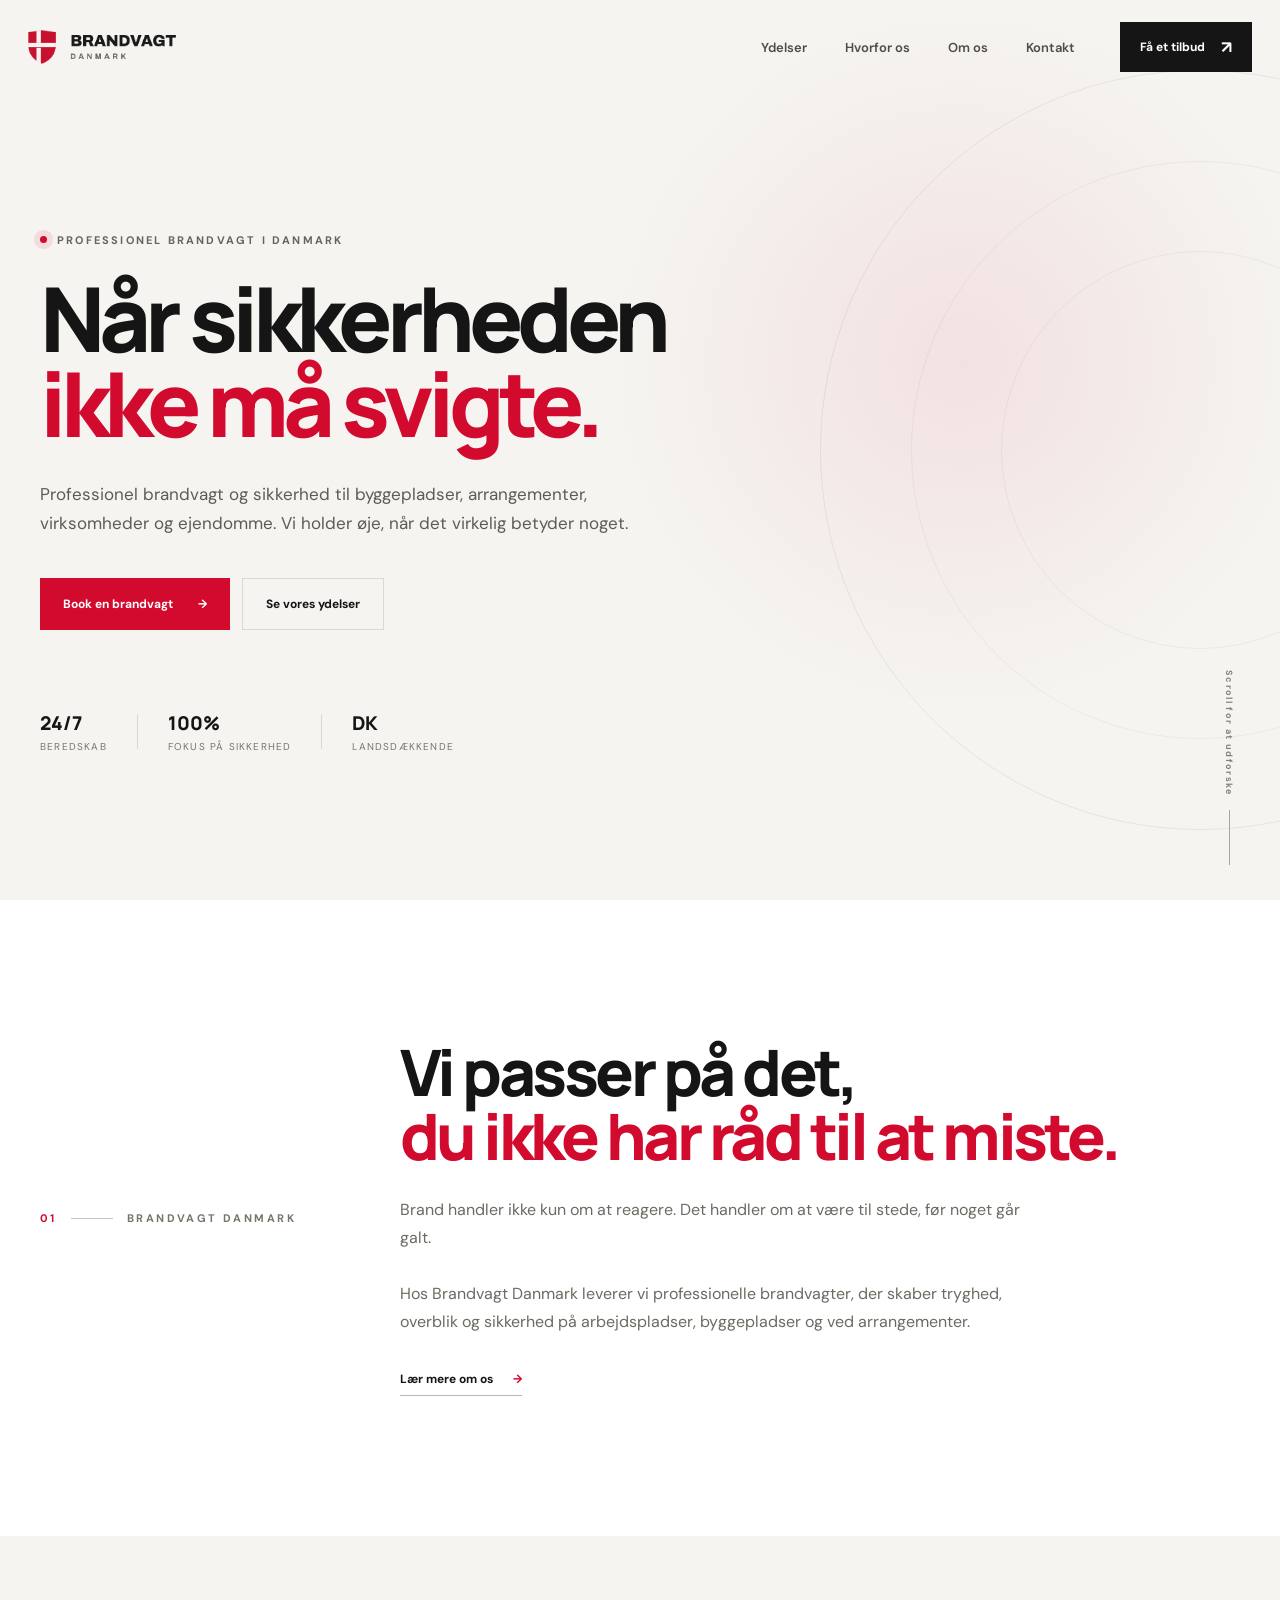
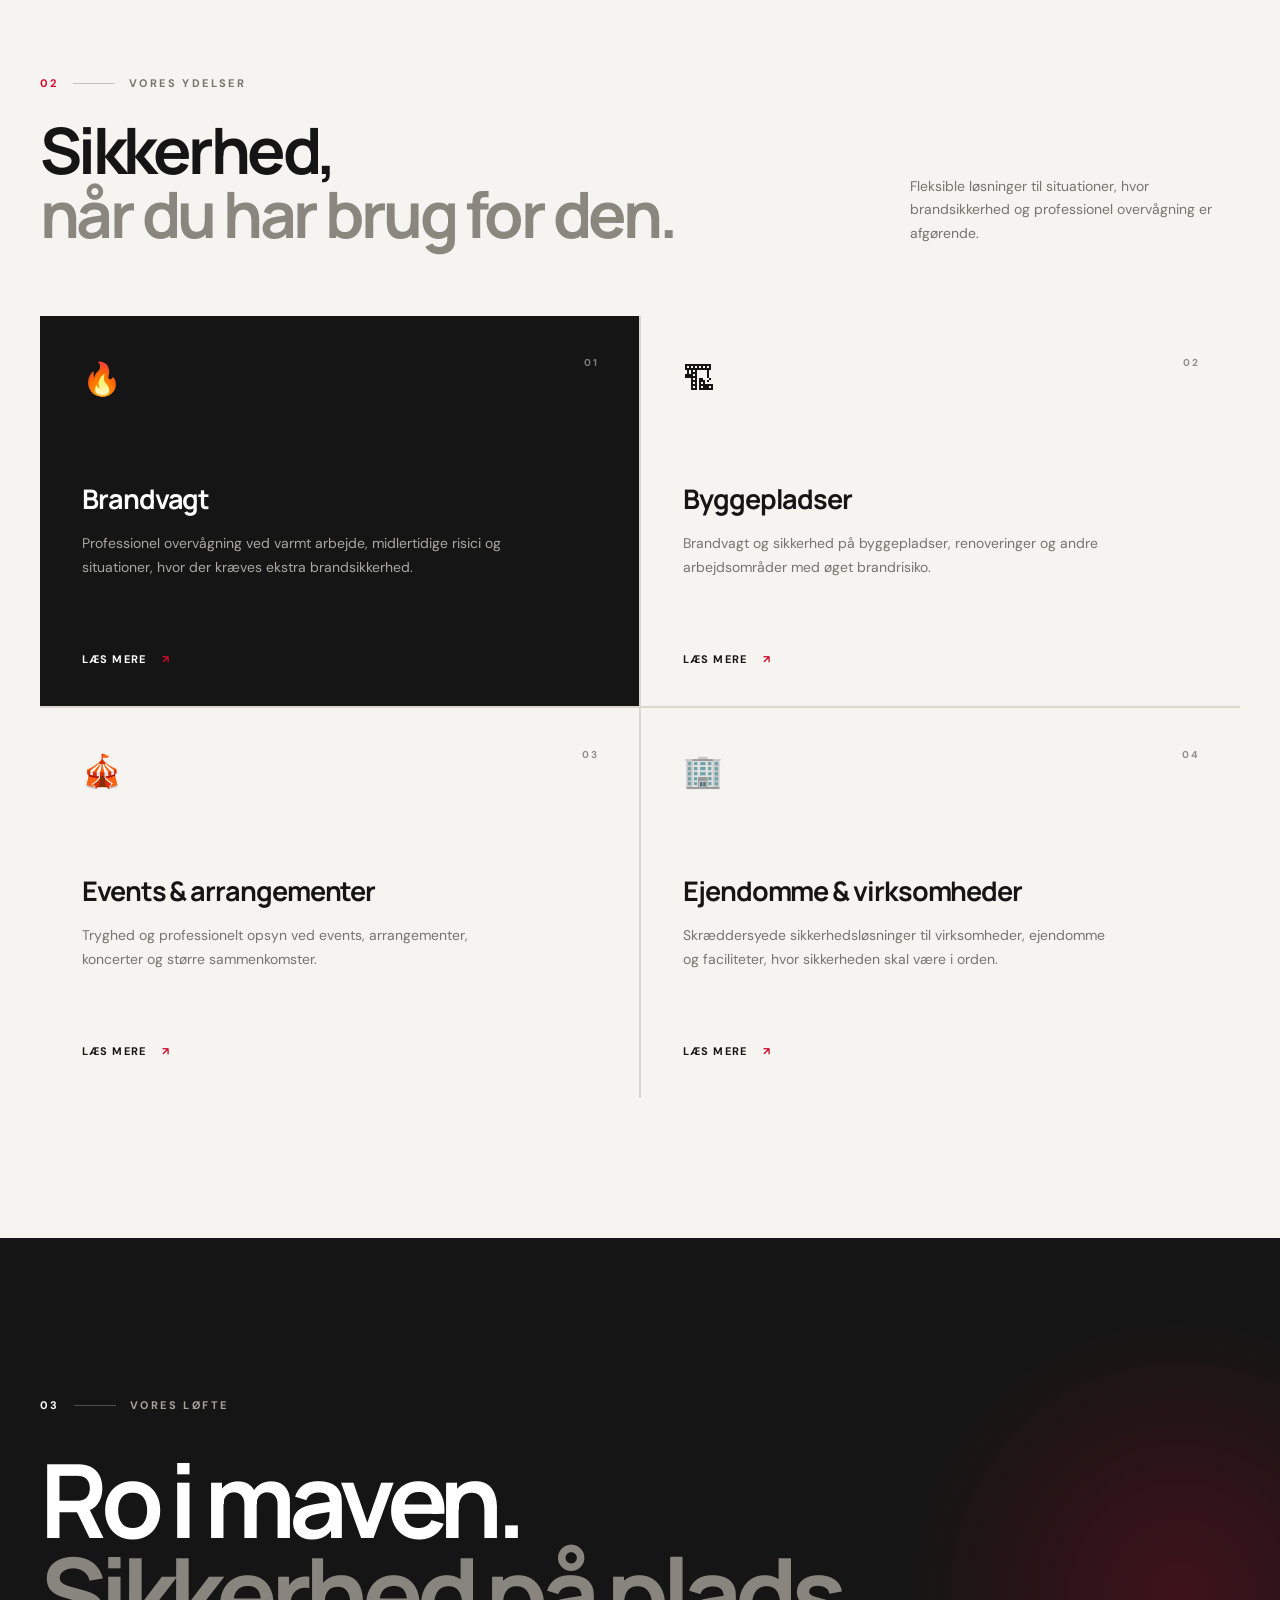
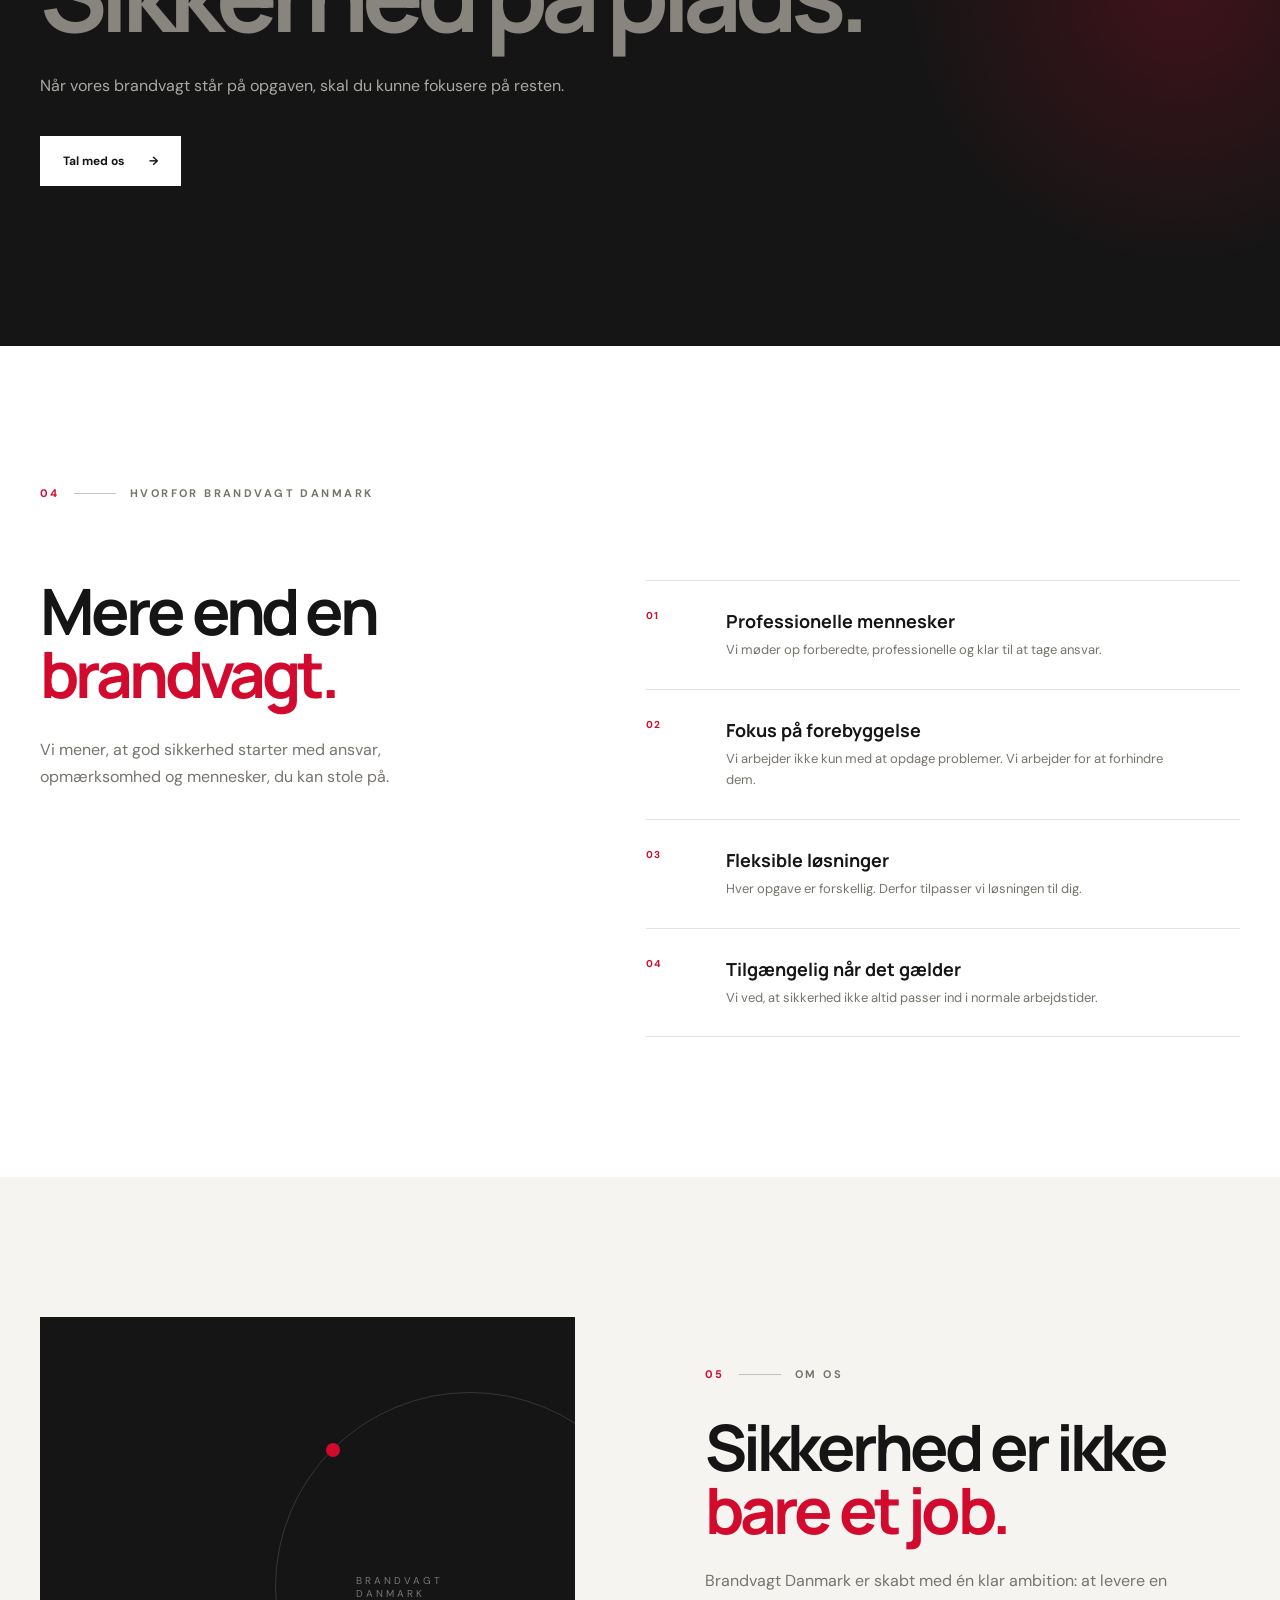
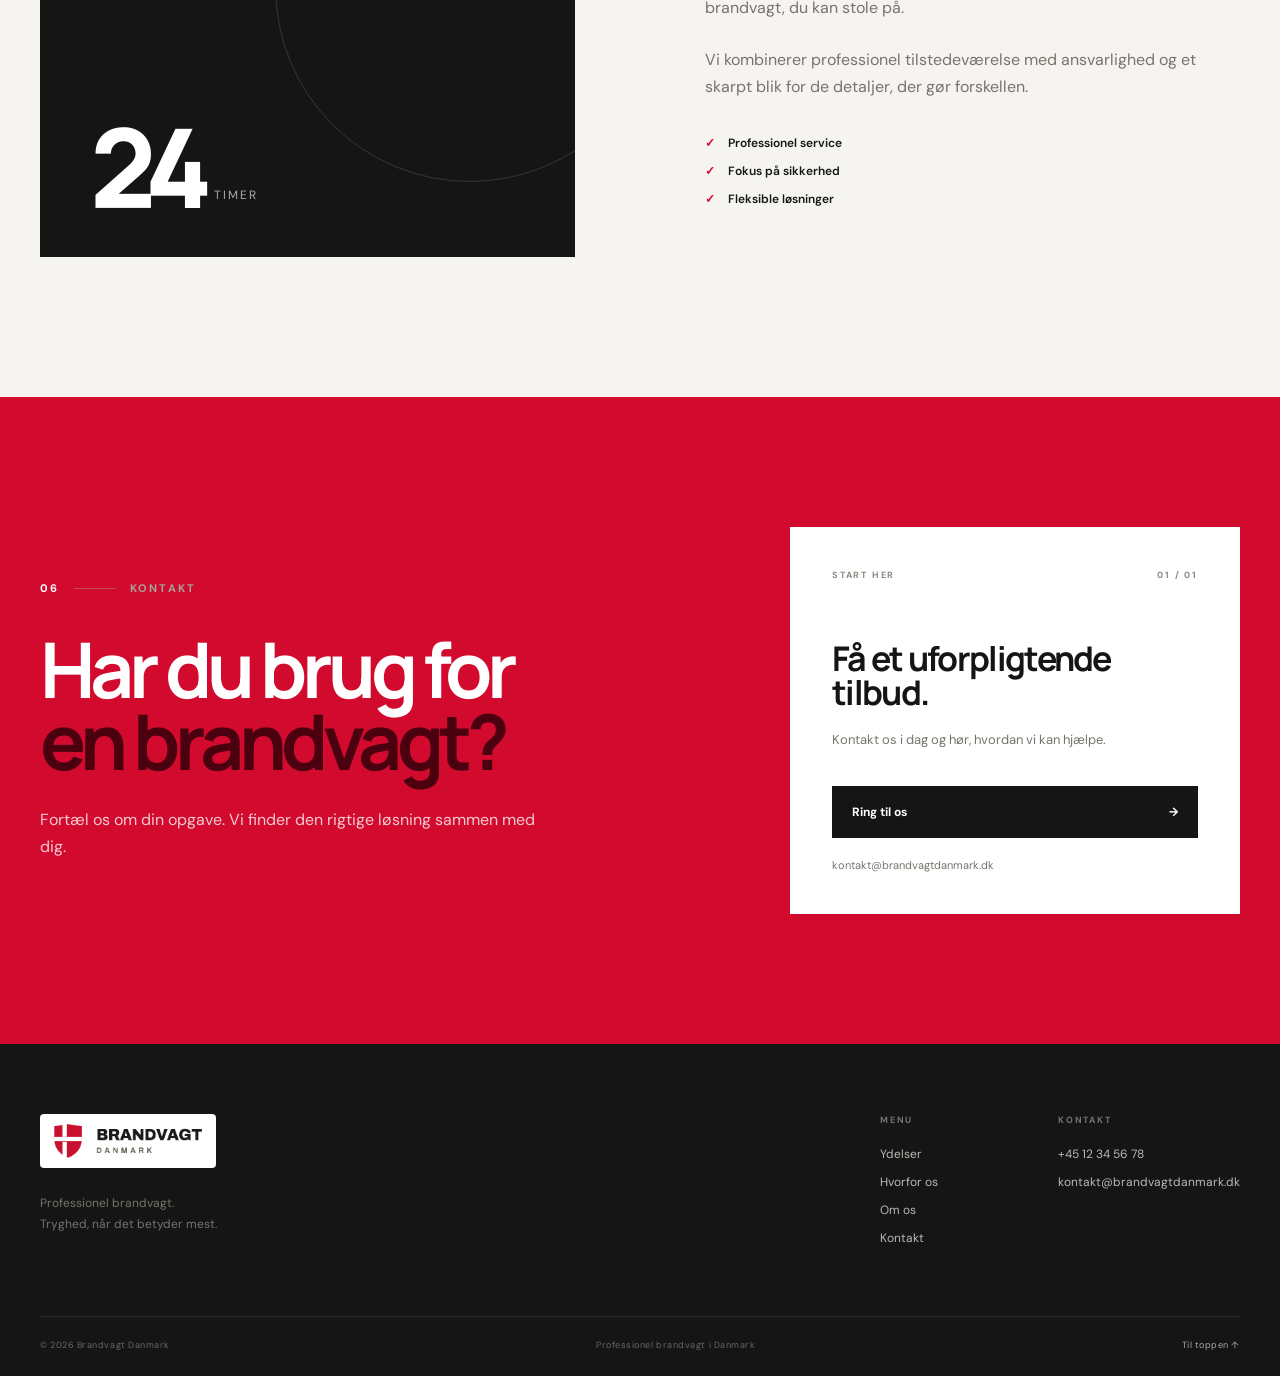
==== index.html @ fe6f678f "Fix static-site loading and wire up real logo Remove the CSS import from app.js (browsers can't load" ====
<!DOCTYPE html>
<html lang="da">
<head>
  <meta charset="UTF-8" />

  <meta
    name="viewport"
    content="width=device-width, initial-scale=1.0"
  />

  <meta
    name="description"
    content="Brandvagt Danmark – professionel brandvagt og sikkerhed i Danmark."
  />

  <meta property="og:title" content="Brandvagt Danmark | Professionel Brandvagt" />
  <meta property="og:description" content="Brandvagt Danmark – professionel brandvagt og sikkerhed i Danmark." />
  <meta property="og:image" content="/public/brandvagt-logo.png" />
  <meta property="og:type" content="website" />
  <meta name="theme-color" content="#151515" />

  <link rel="icon" type="image/svg+xml" href="/public/favicon.svg" />
  <link rel="preconnect" href="https://fonts.googleapis.com" />
  <link rel="preconnect" href="https://fonts.gstatic.com" crossorigin />
  <link rel="stylesheet" href="/src/styles.css" />

  <title>Brandvagt Danmark | Professionel Brandvagt</title>
</head>

<body>

  <div id="app"></div>

  <script type="module" src="/src/app.js"></script>

</body>
</html>
---- src/styles.css ----
@import url('https://fonts.googleapis.com/css2?family=DM+Sans:wght@400;500;600;700&family=Manrope:wght@400;500;600;700;800&display=swap');


/* =========================
   RESET
========================= */

* {
  margin: 0;
  padding: 0;
  box-sizing: border-box;
}

html {
  scroll-behavior: smooth;
}

body {
  font-family: "DM Sans", sans-serif;
  background: #f5f4f0;
  color: #151515;
  overflow-x: hidden;
}

a {
  color: inherit;
  text-decoration: none;
}

button {
  font: inherit;
}


/* =========================
   VARIABLES
========================= */

:root {
  --red: #d20a2e;
  --red-dark: #ad0624;
  --black: #151515;
  --dark: #191919;
  --cream: #f5f4f0;
  --white: #ffffff;
  --gray: #6e6c65;
  --border: rgba(21, 21, 21, 0.12);
}


/* =========================
   GENERAL
========================= */

.container {
  width: min(1200px, calc(100% - 48px));
  margin: 0 auto;
}

.section {
  padding: 140px 0;
}

.section-label {
  display: flex;
  align-items: center;
  gap: 14px;
  font-size: 11px;
  font-weight: 700;
  letter-spacing: 0.22em;
  color: #77746c;
}

.section-label > span:first-child {
  color: var(--red);
}

.label-line {
  width: 42px;
  height: 1px;
  background: currentColor;
  opacity: 0.4;
}

.section-label.light {
  color: #a7a49b;
}

.section-label.light > span:first-child {
  color: #ffffff;
}


/* =========================
   NAVBAR
========================= */

.navbar {
  position: fixed;
  top: 0;
  left: 0;
  width: 100%;
  z-index: 1000;
  padding: 22px 0;
  transition: 0.3s ease;
}

.navbar.scrolled {
  background: rgba(245, 244, 240, 0.94);
  backdrop-filter: blur(18px);
  padding: 15px 0;
  border-bottom: 1px solid var(--border);
}

.nav-inner {
  width: min(1320px, calc(100% - 56px));
  margin: auto;
  display: flex;
  align-items: center;
  justify-content: space-between;
}

.brand {
  display: flex;
  align-items: center;
  gap: 12px;
}

.brand-logo {
  display: block;
  height: 34px;
  width: auto;
}

.desktop-nav {
  display: flex;
  gap: 38px;
  margin-left: auto;
  margin-right: 45px;
}

.desktop-nav a {
  font-size: 13px;
  font-weight: 600;
  color: #4e4c47;
  transition: 0.2s;
}

.desktop-nav a:hover {
  color: var(--red);
}

.nav-button {
  background: var(--black);
  color: white;
  padding: 14px 20px;
  font-size: 12px;
  font-weight: 700;
  display: flex;
  gap: 16px;
  align-items: center;
  transition: 0.25s;
}

.nav-button:hover {
  background: var(--red);
}

.nav-button span {
  font-size: 17px;
}

.menu-button {
  display: none;
  background: none;
  border: none;
  width: 42px;
  height: 42px;
  cursor: pointer;
}

.menu-button span {
  display: block;
  width: 24px;
  height: 2px;
  background: var(--black);
  margin: 6px auto;
  transition: 0.25s;
}

.menu-button.active span:first-child {
  transform: translateY(4px) rotate(45deg);
}

.menu-button.active span:last-child {
  transform: translateY(-4px) rotate(-45deg);
}

.mobile-menu {
  display: none;
}


/* =========================
   HERO
========================= */

.hero {
  min-height: 100vh;
  position: relative;
  display: flex;
  align-items: center;
  overflow: hidden;
  background:
    radial-gradient(
      circle at 75% 40%,
      rgba(210, 10, 46, 0.08),
      transparent 32%
    ),
    var(--cream);
}

.hero-background {
  position: absolute;
  width: 760px;
  height: 760px;
  right: -300px;
  top: 50%;
  transform: translateY(-50%);
  border: 1px solid rgba(21, 21, 21, 0.07);
  border-radius: 50%;
}

.hero-background::before,
.hero-background::after {
  content: "";
  position: absolute;
  border: 1px solid rgba(21, 21, 21, 0.05);
  border-radius: 50%;
}

.hero-background::before {
  inset: 90px;
}

.hero-background::after {
  inset: 180px;
}

.hero-content {
  width: min(1200px, calc(100% - 48px));
  margin: 0 auto;
  padding-top: 80px;
  position: relative;
  z-index: 2;
}

.eyebrow {
  display: inline-flex;
  align-items: center;
  gap: 10px;
  font-size: 11px;
  font-weight: 700;
  letter-spacing: 0.2em;
  color: #67645e;
  margin-bottom: 28px;
}

.status-dot {
  width: 7px;
  height: 7px;
  background: var(--red);
  border-radius: 50%;
  box-shadow: 0 0 0 6px rgba(210, 10, 46, 0.1);
}

.hero h1 {
  font-family: "Manrope", sans-serif;
  font-size: clamp(58px, 7vw, 105px);
  line-height: 0.95;
  letter-spacing: -0.065em;
  font-weight: 800;
  max-width: 920px;
}

.hero h1 span {
  display: block;
  color: var(--red);
}

.hero-description {
  max-width: 610px;
  margin-top: 35px;
  color: #5e5b55;
  font-size: 17px;
  line-height: 1.7;
}

.hero-actions {
  display: flex;
  gap: 12px;
  margin-top: 40px;
}

.button {
  display: inline-flex;
  align-items: center;
  justify-content: center;
  gap: 25px;
  padding: 17px 23px;
  font-size: 12px;
  font-weight: 700;
  transition: 0.25s;
}

.button-primary {
  background: var(--red);
  color: white;
}

.button-primary:hover {
  background: var(--red-dark);
  transform: translateY(-2px);
}

.button-secondary {
  border: 1px solid var(--border);
}

.button-secondary:hover {
  background: white;
}

.hero-trust {
  display: flex;
  align-items: center;
  margin-top: 80px;
  gap: 30px;
}

.trust-item {
  display: flex;
  flex-direction: column;
}

.trust-item strong {
  font-family: "Manrope", sans-serif;
  font-size: 19px;
  font-weight: 800;
}

.trust-item span {
  margin-top: 4px;
  color: #77746d;
  font-size: 10px;
  text-transform: uppercase;
  letter-spacing: 0.12em;
}

.trust-line {
  width: 1px;
  height: 35px;
  background: var(--border);
}

.hero-scroll {
  position: absolute;
  right: 45px;
  bottom: 35px;
  display: flex;
  align-items: center;
  gap: 14px;
  writing-mode: vertical-rl;
  font-size: 9px;
  font-weight: 700;
  letter-spacing: 0.15em;
  color: #858179;
}

.scroll-line {
  height: 55px;
  width: 1px;
  background: #aaa69e;
}


/* =========================
   INTRO
========================= */

.intro {
  background: white;
}

.intro-grid {
  display: grid;
  grid-template-columns: 280px 1fr;
  gap: 80px;
}

.intro-content {
  max-width: 820px;
}

.intro-content h2 {
  font-family: "Manrope", sans-serif;
  font-size: clamp(42px, 5vw, 70px);
  letter-spacing: -0.055em;
  line-height: 1;
  font-weight: 800;
}

.intro-content h2 em {
  display: block;
  color: var(--red);
  font-style: normal;
}

.intro-content p {
  max-width: 640px;
  color: #6d6a63;
  font-size: 16px;
  line-height: 1.75;
  margin-top: 28px;
}

.text-link {
  display: inline-flex;
  gap: 20px;
  margin-top: 35px;
  font-size: 12px;
  font-weight: 700;
  border-bottom: 1px solid #bbb8b0;
  padding-bottom: 8px;
}

.text-link span {
  color: var(--red);
}


/* =========================
   SERVICES
========================= */

.services {
  background: #f5f4f0;
}

.section-header {
  display: flex;
  justify-content: space-between;
  gap: 80px;
  margin-bottom: 70px;
}

.section-header h2 {
  font-family: "Manrope", sans-serif;
  font-size: clamp(42px, 5vw, 68px);
  line-height: 1;
  letter-spacing: -0.055em;
  margin-top: 28px;
}

.section-header h2 span {
  display: block;
  color: #8a877f;
}

.section-header > p {
  max-width: 330px;
  align-self: end;
  color: #77746d;
  font-size: 14px;
  line-height: 1.7;
}

.service-grid {
  display: grid;
  grid-template-columns: repeat(2, 1fr);
  gap: 2px;
  background: #d9d7d0;
}

.service-card {
  background: #f5f4f0;
  min-height: 390px;
  padding: 42px;
  position: relative;
  transition: 0.3s;
}

.service-card:hover {
  background: white;
  transform: translateY(-4px);
}

.service-card.featured {
  background: var(--black);
  color: white;
}

.service-card.featured:hover {
  background: #202020;
}

.card-number {
  position: absolute;
  top: 40px;
  right: 40px;
  font-size: 10px;
  font-weight: 700;
  letter-spacing: 0.2em;
  opacity: 0.45;
}

.service-icon {
  font-size: 32px;
  margin-bottom: 80px;
}

.service-card h3 {
  font-family: "Manrope", sans-serif;
  font-size: 27px;
  letter-spacing: -0.04em;
  margin-bottom: 15px;
}

.service-card p {
  color: #77746d;
  max-width: 430px;
  font-size: 14px;
  line-height: 1.7;
}

.service-card.featured p {
  color: #aaa8a2;
}

.service-card a {
  position: absolute;
  bottom: 40px;
  left: 42px;
  font-size: 11px;
  font-weight: 700;
  text-transform: uppercase;
  letter-spacing: 0.1em;
}

.service-card a span {
  margin-left: 12px;
  color: var(--red);
}


/* =========================
   STATEMENT
========================= */

.statement {
  background: var(--black);
  color: white;
  position: relative;
  overflow: hidden;
  padding: 160px 0;
}

.statement-glow {
  position: absolute;
  width: 600px;
  height: 600px;
  border-radius: 50%;
  right: -200px;
  top: 50%;
  transform: translateY(-50%);
  background: radial-gradient(
    circle,
    rgba(210, 10, 46, 0.22),
    transparent 65%
  );
}

.statement-content {
  position: relative;
}

.statement h2 {
  font-family: "Manrope", sans-serif;
  font-size: clamp(55px, 8vw, 110px);
  line-height: 0.92;
  letter-spacing: -0.07em;
  margin-top: 40px;
}

.statement h2 span {
  color: #88857e;
}

.statement p {
  color: #aaa8a2;
  margin-top: 35px;
  font-size: 16px;
}

.button-light {
  margin-top: 40px;
  background: white;
  color: var(--black);
}

.button-light:hover {
  background: var(--red);
  color: white;
}


/* =========================
   WHY US
========================= */

.why-us {
  background: white;
}

.why-grid {
  display: grid;
  grid-template-columns: 0.9fr 1.1fr;
  gap: 120px;
  margin-top: 80px;
}

.why-title h2 {
  font-family: "Manrope", sans-serif;
  font-size: clamp(45px, 5vw, 70px);
  line-height: 0.98;
  letter-spacing: -0.06em;
}

.why-title h2 span {
  display: block;
  color: var(--red);
}

.why-title p {
  max-width: 430px;
  color: #77746d;
  line-height: 1.7;
  margin-top: 30px;
}

.benefit {
  display: grid;
  grid-template-columns: 55px 1fr;
  gap: 25px;
  padding: 28px 0;
  border-top: 1px solid var(--border);
}

.benefit:last-child {
  border-bottom: 1px solid var(--border);
}

.benefit-icon {
  font-size: 10px;
  font-weight: 700;
  color: var(--red);
  letter-spacing: 0.1em;
}

.benefit h3 {
  font-family: "Manrope", sans-serif;
  font-size: 18px;
}

.benefit p {
  color: #77746d;
  font-size: 13px;
  line-height: 1.6;
  max-width: 450px;
  margin-top: 7px;
}


/* =========================
   ABOUT
========================= */

.about {
  background: #f5f4f0;
}

.about-grid {
  display: grid;
  grid-template-columns: 1fr 1fr;
  gap: 130px;
  align-items: center;
}

.about-visual {
  height: 540px;
  position: relative;
  background: var(--black);
  overflow: hidden;
}

.about-box {
  position: absolute;
  left: 50px;
  bottom: 50px;
  z-index: 2;
  color: white;
  display: flex;
  align-items: end;
  gap: 10px;
}

.large-number {
  font-family: "Manrope", sans-serif;
  font-size: 110px;
  font-weight: 800;
  line-height: 0.75;
  letter-spacing: -0.08em;
}

.number-label {
  color: #aaa;
  font-size: 12px;
  margin-bottom: 4px;
  text-transform: uppercase;
  letter-spacing: 0.15em;
}

.about-circle {
  position: absolute;
  width: 390px;
  height: 390px;
  border: 1px solid rgba(255,255,255,0.14);
  border-radius: 50%;
  right: -90px;
  top: 50%;
  transform: translateY(-50%);
  display: flex;
  flex-direction: column;
  justify-content: center;
  padding-left: 80px;
  color: #777;
  font-size: 10px;
  letter-spacing: 0.3em;
}

.about-circle::before {
  content: "";
  position: absolute;
  width: 14px;
  height: 14px;
  background: var(--red);
  border-radius: 50%;
  left: 50px;
  top: 50px;
}

.about-content h2 {
  font-family: "Manrope", sans-serif;
  font-size: clamp(45px, 5vw, 70px);
  line-height: 0.98;
  letter-spacing: -0.06em;
  margin-top: 35px;
}

.about-content h2 span {
  display: block;
  color: var(--red);
}

.about-content p {
  color: #77746d;
  line-height: 1.7;
  margin-top: 25px;
  max-width: 500px;
}

.about-points {
  display: grid;
  gap: 12px;
  margin-top: 35px;
}

.about-points div {
  font-size: 12px;
  font-weight: 600;
}

.about-points span {
  color: var(--red);
  margin-right: 10px;
}


/* =========================
   CONTACT
========================= */

.contact {
  background: var(--red);
  color: white;
  padding: 130px 0;
}

.contact-inner {
  display: grid;
  grid-template-columns: 1fr 450px;
  gap: 100px;
  align-items: center;
}

.contact-copy h2 {
  font-family: "Manrope", sans-serif;
  font-size: clamp(52px, 6vw, 85px);
  line-height: 0.93;
  letter-spacing: -0.065em;
  margin-top: 38px;
}

.contact-copy h2 span {
  display: block;
  color: #4b0010;
}

.contact-copy p {
  max-width: 510px;
  margin-top: 30px;
  color: rgba(255,255,255,0.78);
  line-height: 1.7;
}

.contact-card {
  background: white;
  color: var(--black);
  padding: 42px;
}

.contact-card-top {
  display: flex;
  justify-content: space-between;
  color: #8b8880;
  font-size: 9px;
  font-weight: 700;
  letter-spacing: 0.2em;
}

.contact-card h3 {
  font-family: "Manrope", sans-serif;
  font-size: 34px;
  line-height: 1;
  letter-spacing: -0.05em;
  margin-top: 60px;
}

.contact-card p {
  color: #77746d;
  font-size: 13px;
  line-height: 1.7;
  margin-top: 20px;
}

.contact-button {
  display: flex;
  justify-content: space-between;
  align-items: center;
  background: var(--black);
  color: white;
  padding: 18px 20px;
  margin-top: 35px;
  font-size: 12px;
  font-weight: 700;
  transition: 0.25s;
}

.contact-button:hover {
  background: var(--red);
}

.email-link {
  display: block;
  margin-top: 20px;
  font-size: 11px;
  color: #77746d;
}


/* =========================
   FOOTER
========================= */

.footer {
  background: #151515;
  color: white;
  padding: 70px 0 25px;
}

.footer-top {
  display: flex;
  justify-content: space-between;
  padding-bottom: 70px;
}

.footer-brand p {
  color: #77746d;
  font-size: 12px;
  line-height: 1.7;
  margin-top: 25px;
}

.footer-logo {
  display: inline-flex;
  background: white;
  padding: 10px 14px;
  border-radius: 4px;
}

.footer-links {
  display: flex;
  gap: 120px;
}

.footer-links > div {
  display: flex;
  flex-direction: column;
  gap: 12px;
}

.footer-links span {
  font-size: 9px;
  color: #77746d;
  letter-spacing: 0.2em;
  font-weight: 700;
  margin-bottom: 8px;
}

.footer-links a {
  font-size: 12px;
  color: #bbb9b3;
}

.footer-links a:hover {
  color: white;
}

.footer-bottom {
  border-top: 1px solid rgba(255,255,255,0.1);
  padding-top: 22px;
  display: flex;
  justify-content: space-between;
  color: #696762;
  font-size: 9px;
  letter-spacing: 0.06em;
}

.footer-bottom a {
  color: #aaa;
}


/* =========================
   MOBILE
========================= */

@media (max-width: 900px) {

  .desktop-nav,
  .nav-button {
    display: none;
  }

  .menu-button {
    display: block;
  }

  .mobile-menu {
    display: flex;
    position: absolute;
    top: 76px;
    left: 24px;
    right: 24px;
    background: white;
    padding: 25px;
    flex-direction: column;
    gap: 20px;
    box-shadow: 0 20px 60px rgba(0,0,0,0.12);
    opacity: 0;
    pointer-events: none;
    transform: translateY(-10px);
    transition: 0.25s;
  }

  .mobile-menu.open {
    opacity: 1;
    pointer-events: auto;
    transform: translateY(0);
  }

  .mobile-menu a {
    font-size: 14px;
    font-weight: 700;
  }

  .mobile-cta {
    background: var(--red);
    color: white;
    padding: 15px;
  }

  .hero {
    min-height: 850px;
  }

  .hero h1 {
    font-size: clamp(50px, 14vw, 80px);
  }

  .hero-description {
    font-size: 15px;
  }

  .hero-actions {
    flex-direction: column;
    align-items: flex-start;
  }

  .hero-trust {
    margin-top: 55px;
    gap: 18px;
  }

  .hero-scroll {
    display: none;
  }

  .intro-grid {
    grid-template-columns: 1fr;
    gap: 50px;
  }

  .section {
    padding: 95px 0;
  }

  .section-header {
    flex-direction: column;
    gap: 30px;
  }

  .service-grid {
    grid-template-columns: 1fr;
  }

  .why-grid {
    grid-template-columns: 1fr;
    gap: 60px;
  }

  .about-grid {
    grid-template-columns: 1fr;
    gap: 60px;
  }

  .about-visual {
    height: 430px;
  }

  .contact-inner {
    grid-template-columns: 1fr;
    gap: 60px;
  }

  .footer-top {
    flex-direction: column;
    gap: 60px;
  }

  .footer-links {
    gap: 60px;
  }

}


@media (max-width: 550px) {

  .container,
  .hero-content {
    width: min(100% - 32px, 1200px);
  }

  .nav-inner {
    width: calc(100% - 32px);
  }

  .brand-mark {
    width: 34px;
    height: 40px;
  }

  .brand-text strong {
    font-size: 15px;
  }

  .hero {
    min-height: 780px;
  }

  .hero-content {
    padding-top: 90px;
  }

  .hero h1 {
    font-size: 51px;
  }

  .hero-trust {
    gap: 12px;
  }

  .trust-item strong {
    font-size: 16px;
  }

  .trust-item span {
    font-size: 8px;
  }

  .service-card {
    padding: 30px;
    min-height: 360px;
  }

  .service-icon {
    margin-bottom: 65px;
  }

  .service-card a {
    left: 30px;
    bottom: 30px;
  }

  .statement {
    padding: 110px 0;
  }

  .statement h2 {
    font-size: 56px;
  }

  .about-visual {
    height: 350px;
  }

  .large-number {
    font-size: 80px;
  }

  .about-circle {
    width: 270px;
    height: 270px;
    right: -130px;
  }

  .contact {
    padding: 95px 0;
  }

  .contact-card {
    padding: 28px;
  }

  .contact-card h3 {
    font-size: 30px;
    margin-top: 45px;
  }

  .footer-links {
    flex-direction: column;
    gap: 35px;
  }

  .footer-bottom {
    flex-direction: column;
    gap: 15px;
  }

}
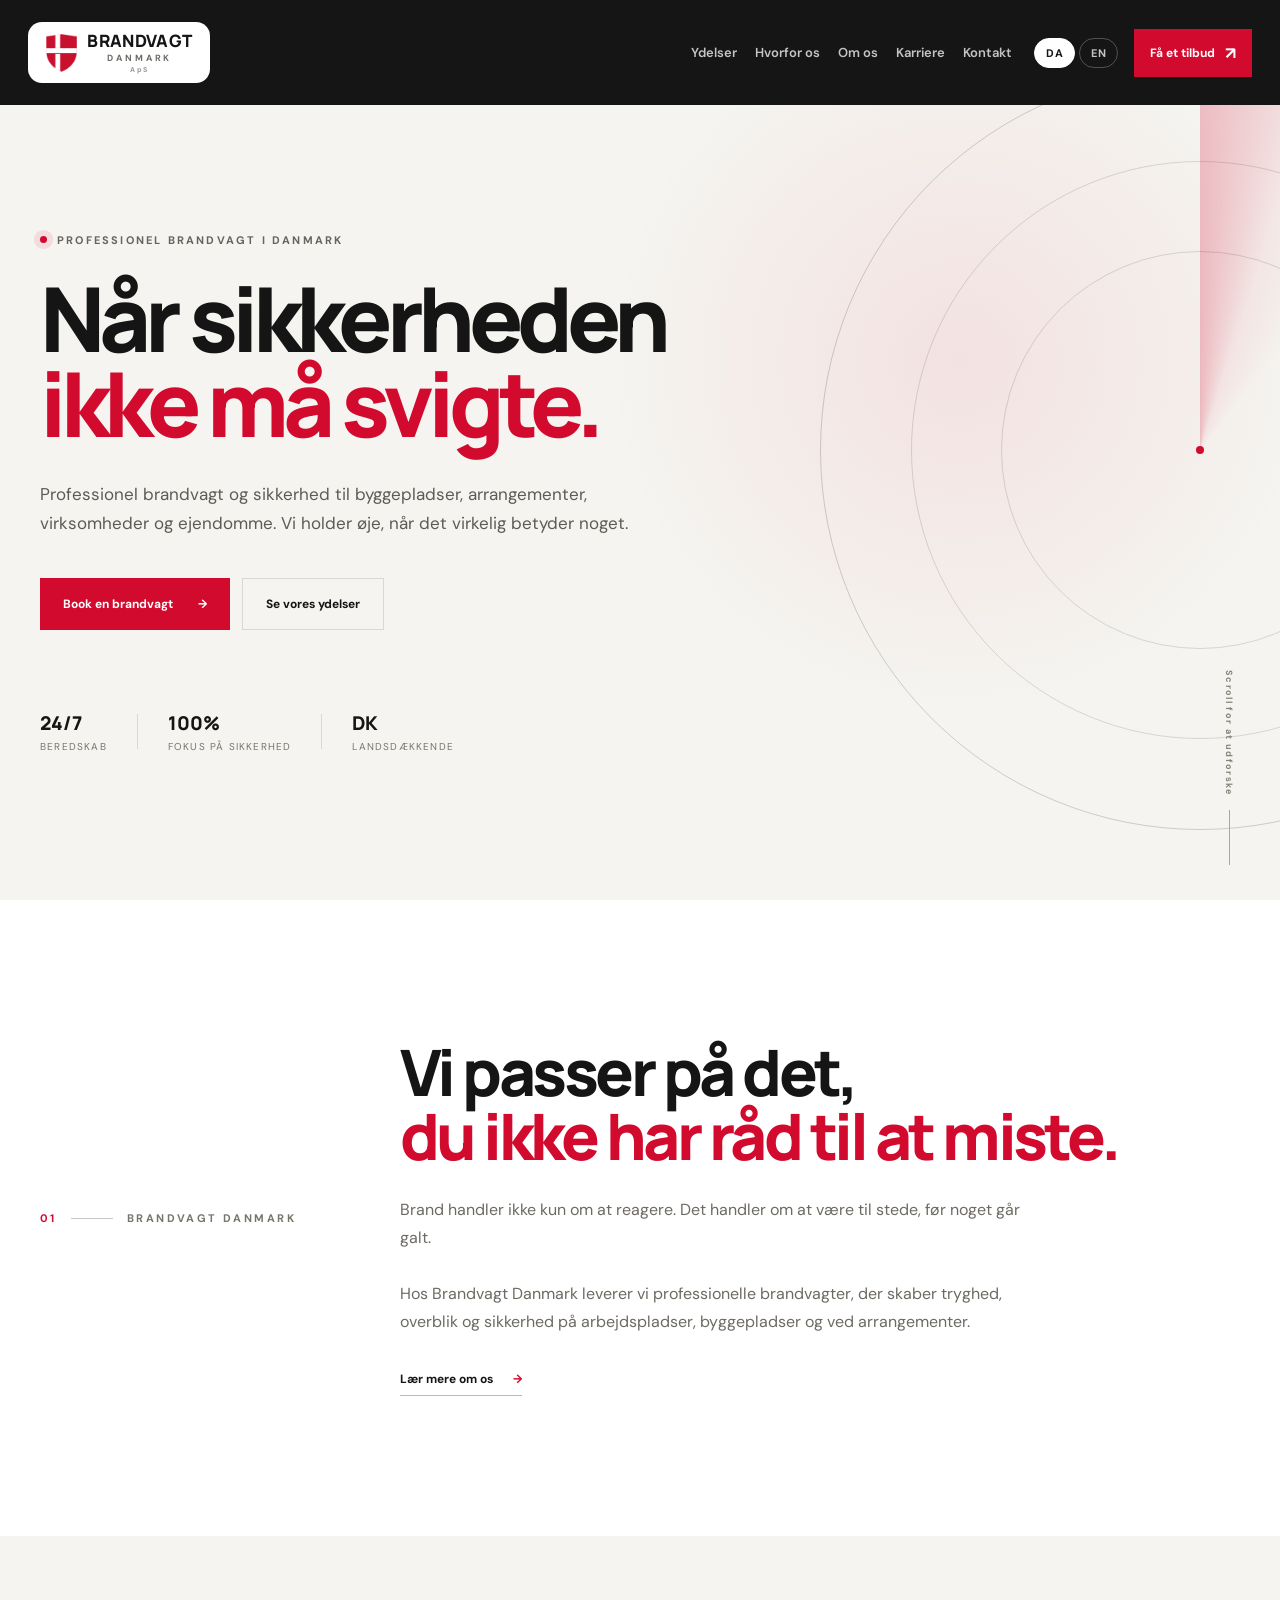
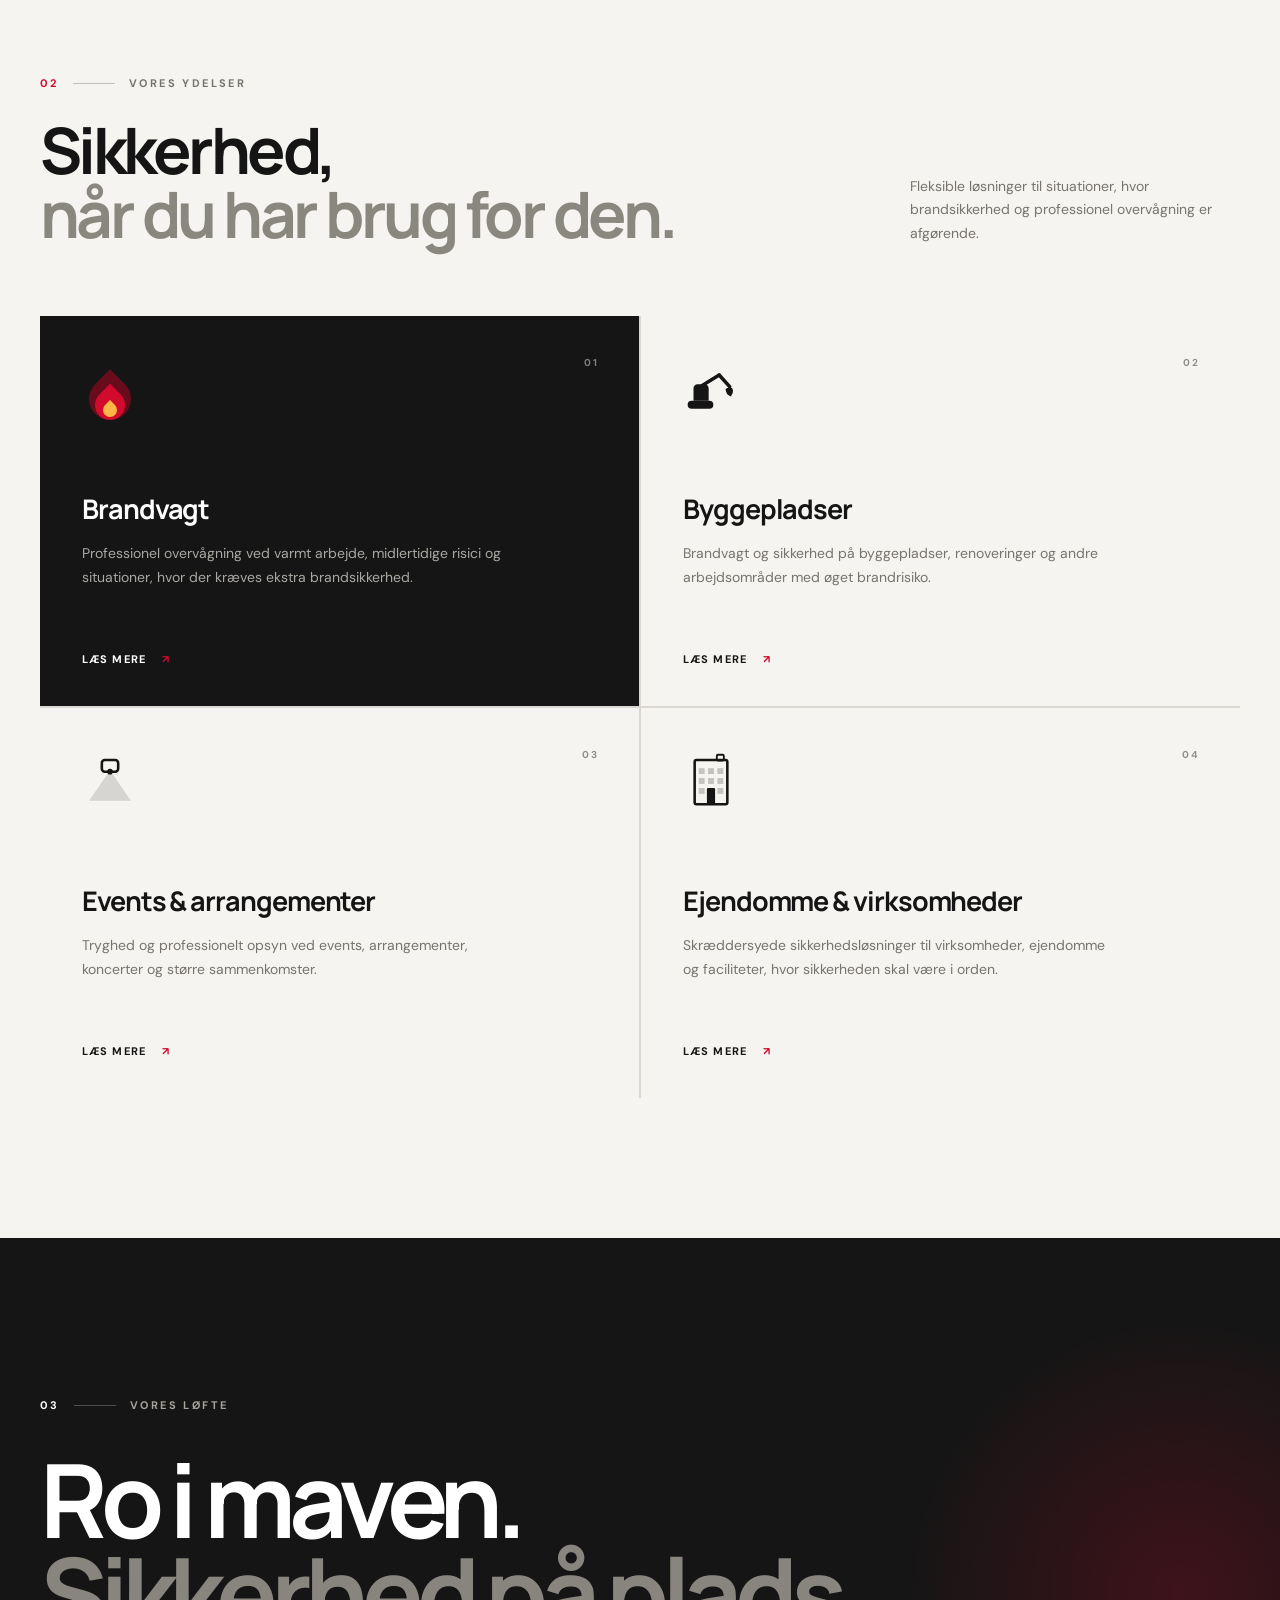
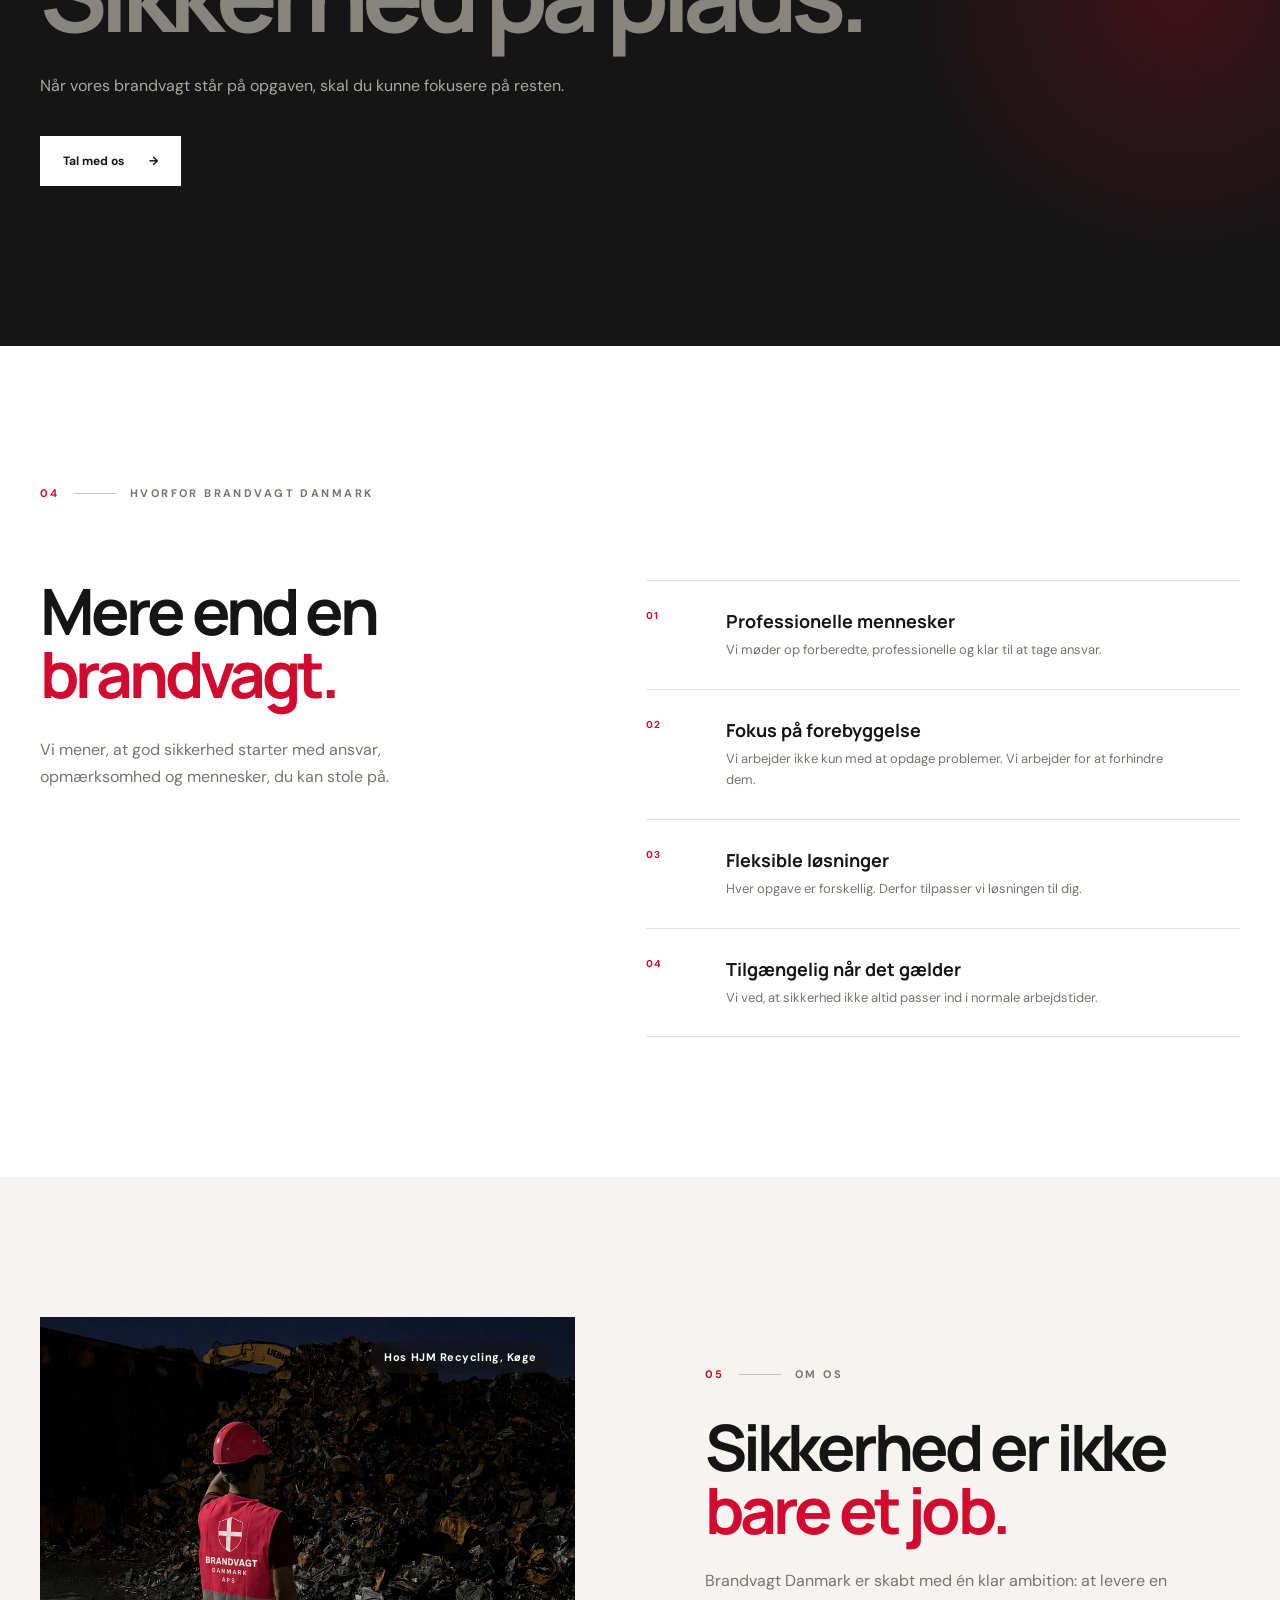
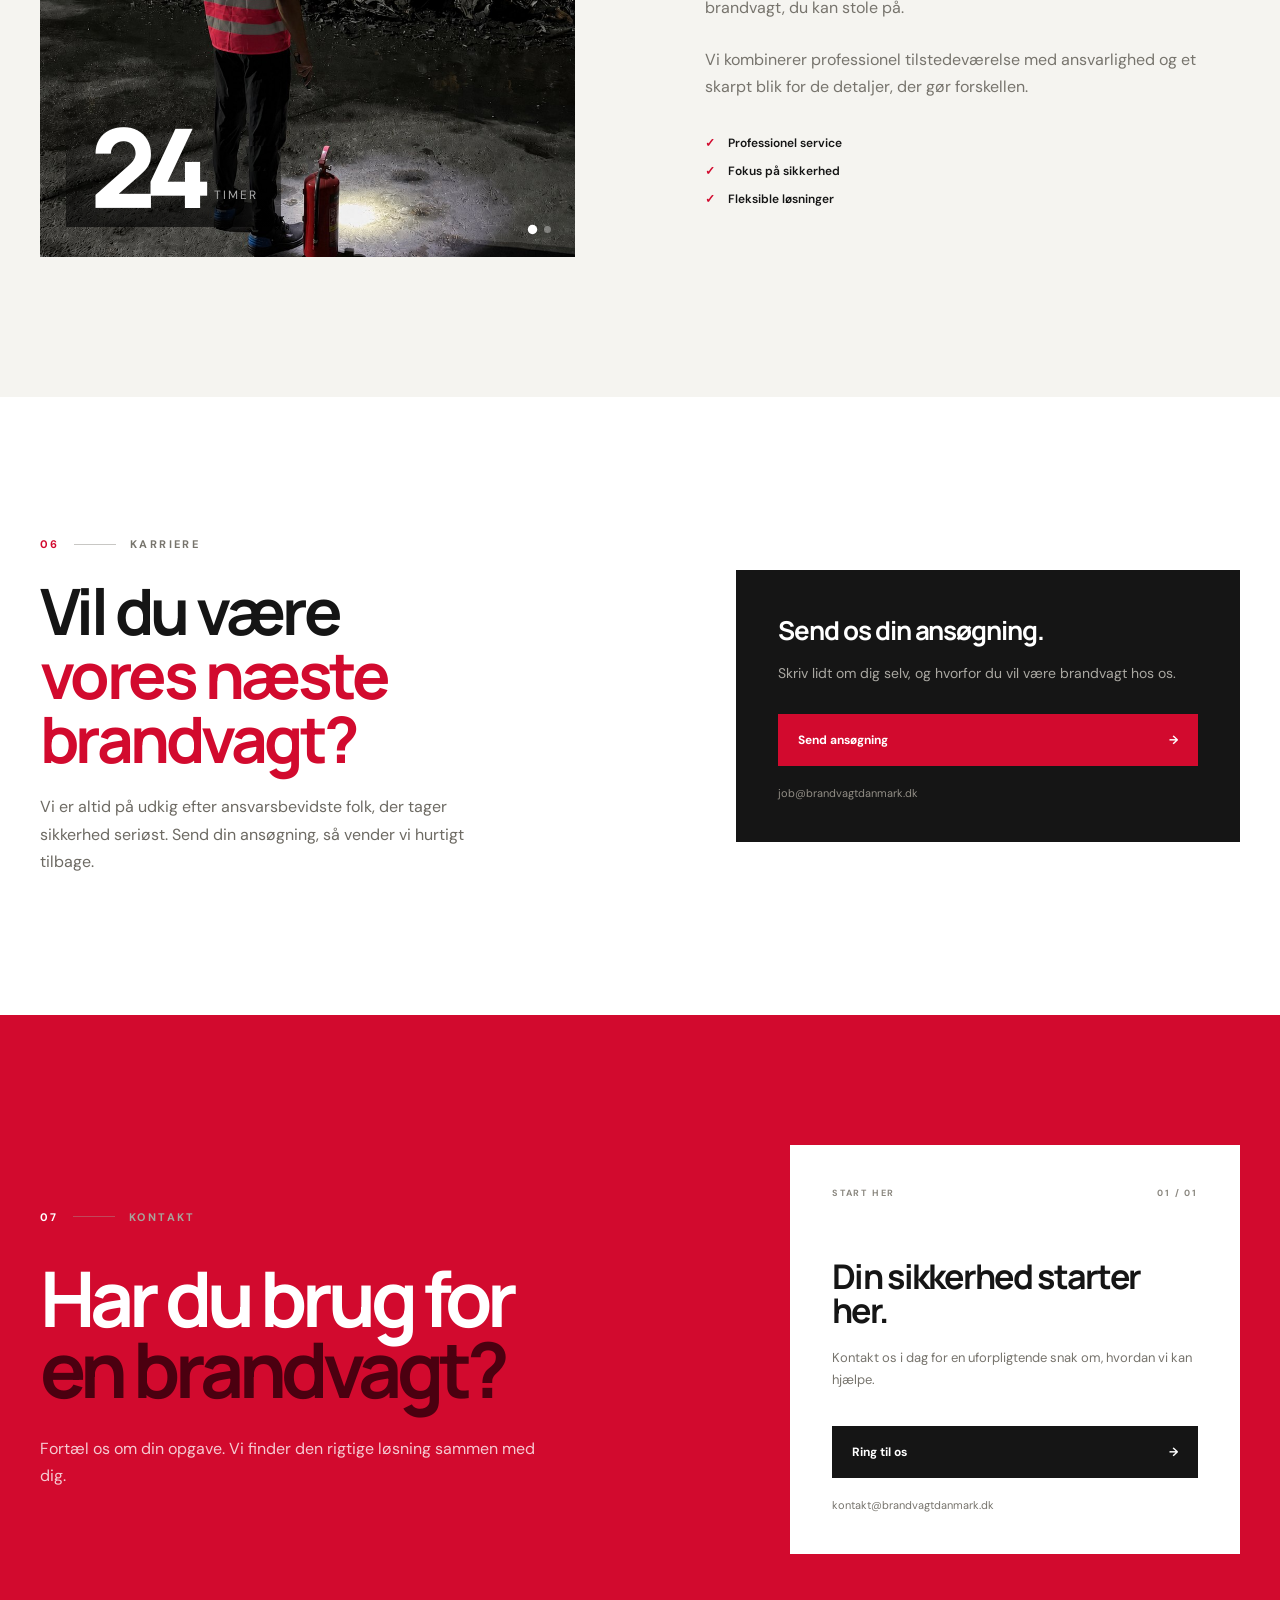
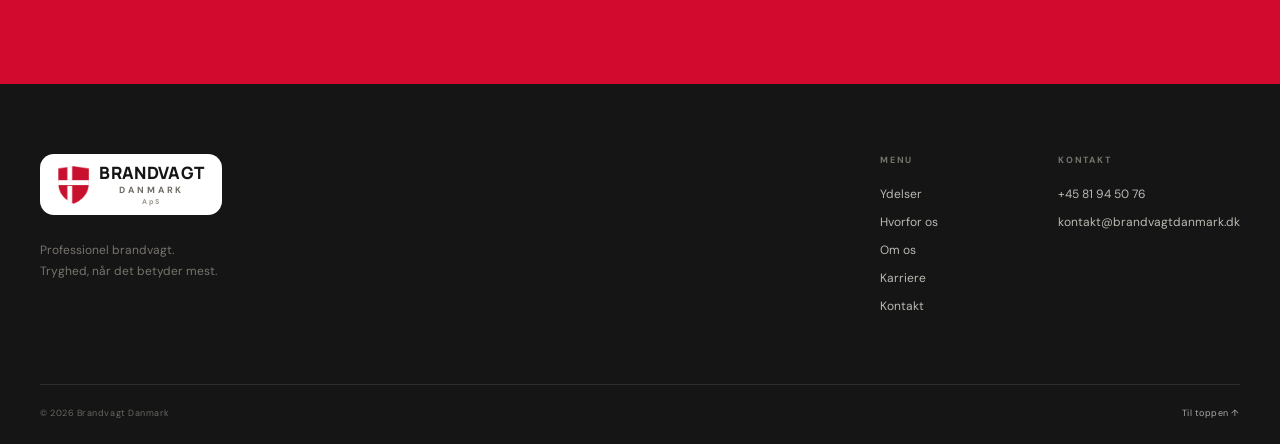
==== commit aac9899a: "Fix the crooked Egedal Kommune photo and bust the favicon cache The photo had been rotated twice: on" ====
--- a/index.html
+++ b/index.html
@@ -15,11 +15,11 @@
 
   <meta property="og:title" content="Brandvagt Danmark | Professionel Brandvagt" />
   <meta property="og:description" content="Brandvagt Danmark – professionel brandvagt og sikkerhed i Danmark." />
-  <meta property="og:image" content="/public/brandvagt-logo.png" />
+  <meta property="og:image" content="/assets/brandvagt-logo.png" />
   <meta property="og:type" content="website" />
   <meta name="theme-color" content="#151515" />
 
-  <link rel="icon" type="image/svg+xml" href="/public/favicon.svg" />
+  <link rel="icon" type="image/svg+xml" href="/assets/favicon.svg?v=2" />
   <link rel="preconnect" href="https://fonts.googleapis.com" />
   <link rel="preconnect" href="https://fonts.gstatic.com" crossorigin />
   <link rel="stylesheet" href="/src/styles.css" />
--- a/src/styles.css
+++ b/src/styles.css
@@ -102,14 +102,15 @@
   width: 100%;
   z-index: 1000;
   padding: 22px 0;
+  background: var(--black);
   transition: 0.3s ease;
 }
 
 .navbar.scrolled {
-  background: rgba(245, 244, 240, 0.94);
+  background: rgba(21, 21, 21, 0.96);
   backdrop-filter: blur(18px);
   padding: 15px 0;
-  border-bottom: 1px solid var(--border);
+  border-bottom: 1px solid rgba(255, 255, 255, 0.08);
 }
 
 .nav-inner {
@@ -127,43 +128,138 @@
 }
 
 .brand-logo {
+  display: flex;
+  align-items: center;
+  gap: 10px;
+}
+
+.brand-shield {
   display: block;
-  height: 34px;
+  height: 38px;
   width: auto;
 }
 
+.brand-wordmark {
+  display: flex;
+  flex-direction: column;
+  align-items: center;
+  line-height: 1;
+}
+
+.brand-wordmark strong {
+  font-family: "Manrope", sans-serif;
+  font-size: 17px;
+  font-weight: 800;
+  letter-spacing: 0.02em;
+  color: var(--black);
+}
+
+.brand-wordmark .brand-country {
+  font-size: 9px;
+  font-weight: 700;
+  letter-spacing: 0.32em;
+  color: #6d6a63;
+  margin-top: 5px;
+}
+
+.brand-wordmark .brand-suffix {
+  font-size: 7px;
+  font-weight: 700;
+  letter-spacing: 0.22em;
+  color: #9a968d;
+  margin-top: 3px;
+}
+
+.brand-chip {
+  display: inline-flex;
+  align-items: center;
+  background: white;
+  padding: 10px 18px;
+  border-radius: 14px;
+}
+
 .desktop-nav {
   display: flex;
-  gap: 38px;
+  gap: 18px;
   margin-left: auto;
-  margin-right: 45px;
+  margin-right: 22px;
+  white-space: nowrap;
 }
 
 .desktop-nav a {
   font-size: 13px;
   font-weight: 600;
+  color: rgba(255, 255, 255, 0.75);
+  white-space: nowrap;
+  transition: 0.2s;
+}
+
+.desktop-nav a:hover {
+  color: var(--red);
+}
+
+.lang-switch {
+  display: flex;
+  gap: 4px;
+  margin-right: 16px;
+}
+
+.lang-btn {
+  background: none;
+  border: 1px solid var(--border);
+  padding: 7px 11px;
+  border-radius: 100px;
+  font-size: 11px;
+  font-weight: 700;
+  letter-spacing: 0.04em;
   color: #4e4c47;
   transition: 0.2s;
 }
 
-.desktop-nav a:hover {
-  color: var(--red);
-}
-
-.nav-button {
+.lang-btn:hover {
+  border-color: var(--black);
+}
+
+.lang-btn.active {
   background: var(--black);
   color: white;
-  padding: 14px 20px;
+  border-color: var(--black);
+}
+
+.nav-inner .lang-switch .lang-btn {
+  border-color: rgba(255, 255, 255, 0.25);
+  color: rgba(255, 255, 255, 0.75);
+}
+
+.nav-inner .lang-switch .lang-btn:hover {
+  border-color: white;
+}
+
+.nav-inner .lang-switch .lang-btn.active {
+  background: white;
+  color: var(--black);
+  border-color: white;
+}
+
+.lang-switch-mobile {
+  display: none;
+}
+
+.nav-button {
+  background: var(--red);
+  color: white;
+  padding: 13px 16px;
   font-size: 12px;
   font-weight: 700;
   display: flex;
-  gap: 16px;
+  gap: 10px;
   align-items: center;
+  white-space: nowrap;
   transition: 0.25s;
 }
 
 .nav-button:hover {
-  background: var(--red);
+  background: var(--red-dark);
 }
 
 .nav-button span {
@@ -183,7 +279,7 @@
   display: block;
   width: 24px;
   height: 2px;
-  background: var(--black);
+  background: white;
   margin: 6px auto;
   transition: 0.25s;
 }
@@ -227,7 +323,7 @@
   right: -300px;
   top: 50%;
   transform: translateY(-50%);
-  border: 1px solid rgba(21, 21, 21, 0.07);
+  border: 1px solid rgba(21, 21, 21, 0.18);
   border-radius: 50%;
 }
 
@@ -235,7 +331,7 @@
 .hero-background::after {
   content: "";
   position: absolute;
-  border: 1px solid rgba(21, 21, 21, 0.05);
+  border: 1px solid rgba(21, 21, 21, 0.14);
   border-radius: 50%;
 }
 
@@ -245,6 +341,157 @@
 
 .hero-background::after {
   inset: 180px;
+}
+
+.radar-pulse {
+  position: absolute;
+  inset: 0;
+  border: 1.5px solid rgba(210, 10, 46, 0.7);
+  border-radius: 50%;
+  transform: scale(0.2);
+  opacity: 0;
+  animation: radar-pulse 4s cubic-bezier(0.2, 0.6, 0.35, 1) infinite;
+}
+
+.radar-pulse:nth-child(2) {
+  animation-delay: 1.3s;
+}
+
+.radar-pulse:nth-child(3) {
+  animation-delay: 2.6s;
+}
+
+.radar-dot {
+  position: absolute;
+  left: 50%;
+  top: 50%;
+  width: 8px;
+  height: 8px;
+  margin: -4px 0 0 -4px;
+  background: var(--red);
+  border-radius: 50%;
+  animation: radar-blip 2s ease-in-out infinite;
+}
+
+@keyframes radar-pulse {
+  0% {
+    transform: scale(0.2);
+    opacity: 0.85;
+  }
+  70% {
+    opacity: 0.3;
+  }
+  100% {
+    transform: scale(1);
+    opacity: 0;
+  }
+}
+
+@keyframes radar-blip {
+  0%, 100% {
+    box-shadow: 0 0 0 0 rgba(210, 10, 46, 0.45);
+  }
+  50% {
+    box-shadow: 0 0 0 14px rgba(210, 10, 46, 0);
+  }
+}
+
+.radar-sweep {
+  position: absolute;
+  inset: 0;
+  border-radius: 50%;
+  overflow: hidden;
+  animation: radar-sweep-spin 4s linear infinite;
+}
+
+.radar-sweep::before {
+  content: "";
+  position: absolute;
+  inset: 0;
+  background: conic-gradient(
+    from 0deg,
+    rgba(210, 10, 46, 0.24),
+    rgba(210, 10, 46, 0.05) 5%,
+    transparent 11%,
+    transparent 100%
+  );
+}
+
+@keyframes radar-sweep-spin {
+  to { transform: rotate(360deg); }
+}
+
+.fire-contact {
+  position: absolute;
+  top: 38%;
+  left: 32%;
+  width: 46px;
+  height: 46px;
+  margin: -23px 0 0 -23px;
+  opacity: 0;
+  animation: fire-detect-cycle 4s ease-in-out infinite;
+  animation-delay: -1.026s;
+}
+
+.fire-aim-icon {
+  position: absolute;
+  top: 50%;
+  left: 50%;
+  width: 24px;
+  height: 24px;
+  transform: translate(-50%, -50%);
+  color: var(--black);
+}
+
+.aim-center-dot {
+  transform-box: fill-box;
+  transform-origin: center;
+  animation: aim-pulse 1s ease-in-out infinite;
+}
+
+@keyframes aim-pulse {
+  0%, 100% { opacity: 1; transform: scale(1); }
+  50% { opacity: 0.5; transform: scale(1.6); }
+}
+
+.fire-corner {
+  position: absolute;
+  width: 10px;
+  height: 10px;
+  border: 1.5px solid var(--red);
+  animation: fire-lock 4s ease-in-out infinite;
+  animation-delay: -1.026s;
+}
+
+.fire-corner.tl { top: 0; left: 0; border-right: 0; border-bottom: 0; }
+.fire-corner.tr { top: 0; right: 0; border-left: 0; border-bottom: 0; }
+.fire-corner.bl { bottom: 0; left: 0; border-right: 0; border-top: 0; }
+.fire-corner.br { bottom: 0; right: 0; border-left: 0; border-top: 0; }
+
+@keyframes fire-detect-cycle {
+  0%, 9% { opacity: 0; }
+  10% { opacity: 1; }
+  62% { opacity: 1; }
+  72%, 100% { opacity: 0; }
+}
+
+@keyframes fire-lock {
+  0%, 8% { transform: scale(1.9); }
+  12% { transform: scale(1); }
+  62% { transform: scale(1); }
+  72%, 100% { transform: scale(0.85); }
+}
+
+@media (prefers-reduced-motion: reduce) {
+  .radar-pulse,
+  .radar-dot {
+    animation: none;
+  }
+
+  .radar-sweep,
+  .fire-contact {
+    display: none;
+  }
 }
 
 .hero-content {
@@ -515,8 +762,139 @@
 }
 
 .service-icon {
-  font-size: 32px;
-  margin-bottom: 80px;
+  width: 56px;
+  height: 62px;
+  margin-bottom: 70px;
+  position: relative;
+  color: var(--black);
+}
+
+.service-card.featured .service-icon {
+  color: white;
+}
+
+.service-icon svg {
+  width: 100%;
+  height: 100%;
+  overflow: visible;
+}
+
+
+/* --- Flame (Brandvagt) --- */
+
+.icon-flame {
+  display: flex;
+  align-items: flex-end;
+  justify-content: center;
+}
+
+.icon-flame .flame {
+  position: absolute;
+  bottom: 0;
+  left: 50%;
+  transform-origin: bottom center;
+  animation: flame-sway 2.2s ease-in-out infinite;
+}
+
+.icon-flame .flame i {
+  display: block;
+  width: 100%;
+  height: 100%;
+  border-radius: 50% 50% 50% 0;
+  transform: rotate(135deg);
+}
+
+.icon-flame .flame-back {
+  width: 42px;
+  height: 42px;
+  margin-left: -21px;
+  animation-duration: 2.6s;
+}
+
+.icon-flame .flame-back i {
+  background: var(--red-dark);
+  opacity: 0.55;
+}
+
+.icon-flame .flame-mid {
+  width: 30px;
+  height: 30px;
+  margin-left: -15px;
+  animation-duration: 2.1s;
+  animation-delay: 0.15s;
+}
+
+.icon-flame .flame-mid i {
+  background: var(--red);
+}
+
+.icon-flame .flame-core {
+  width: 14px;
+  height: 14px;
+  margin-left: -7px;
+  bottom: 3px;
+  animation-duration: 1.7s;
+  animation-delay: 0.3s;
+}
+
+.icon-flame .flame-core i {
+  background: #ffb545;
+}
+
+@keyframes flame-sway {
+  0%, 100% { transform: scaleY(1) translateY(0); }
+  30% { transform: scaleY(1.16) translateY(-4px); }
+  60% { transform: scaleY(0.92) translateY(1px); }
+}
+
+
+/* --- Digger (Byggepladser) --- */
+
+.icon-digger .dig-arm {
+  transform-box: view-box;
+  transform-origin: 16.5px 21px;
+  animation: dig-motion 2.8s ease-in-out infinite;
+}
+
+@keyframes dig-motion {
+  0%, 100% { transform: rotate(0deg); }
+  50% { transform: rotate(12deg); }
+}
+
+
+/* --- Spotlight (Events) --- */
+
+.icon-spotlight .spotlight-beam {
+  transform-box: view-box;
+  transform-origin: 24px 15px;
+  animation: spotlight-sweep 4.2s ease-in-out infinite;
+}
+
+@keyframes spotlight-sweep {
+  0%, 100% { transform: rotate(-18deg); }
+  50% { transform: rotate(18deg); }
+}
+
+
+/* --- Building (Ejendomme) --- */
+
+.icon-building .win {
+  opacity: 0.22;
+  animation: window-glow 3.6s ease-in-out infinite;
+}
+
+@keyframes window-glow {
+  0%, 100% { opacity: 0.22; }
+  45%, 55% { opacity: 0.95; }
+}
+
+@media (prefers-reduced-motion: reduce) {
+  .icon-flame .flame,
+  .icon-digger .dig-arm,
+  .icon-spotlight .spotlight-beam,
+  .icon-building .win {
+    animation: none;
+  }
 }
 
 .service-card h3 {
@@ -730,33 +1108,69 @@
   letter-spacing: 0.15em;
 }
 
-.about-circle {
-  position: absolute;
-  width: 390px;
-  height: 390px;
-  border: 1px solid rgba(255,255,255,0.14);
+.about-photo {
+  position: absolute;
+  inset: 0;
+  width: 100%;
+  height: 100%;
+  object-fit: cover;
+  object-position: center 30%;
+  opacity: 0;
+  transform: scale(1);
+  transition: opacity 1.2s ease, transform 5.2s ease;
+}
+
+.about-photo.is-active {
+  opacity: 1;
+  transform: scale(1.06);
+  z-index: 1;
+}
+
+.about-caption {
+  position: absolute;
+  z-index: 2;
+  top: 24px;
+  right: 24px;
+  background: rgba(21, 21, 21, 0.55);
+  backdrop-filter: blur(6px);
+  color: white;
+  font-size: 11px;
+  font-weight: 700;
+  letter-spacing: 0.05em;
+  padding: 9px 14px;
+  border-radius: 100px;
+  transition: opacity 0.3s ease;
+}
+
+.about-dots {
+  position: absolute;
+  z-index: 2;
+  right: 24px;
+  bottom: 24px;
+  display: flex;
+  gap: 8px;
+}
+
+.about-dot {
+  width: 7px;
+  height: 7px;
   border-radius: 50%;
-  right: -90px;
-  top: 50%;
-  transform: translateY(-50%);
-  display: flex;
-  flex-direction: column;
-  justify-content: center;
-  padding-left: 80px;
-  color: #777;
-  font-size: 10px;
-  letter-spacing: 0.3em;
-}
-
-.about-circle::before {
+  background: rgba(255, 255, 255, 0.35);
+  cursor: pointer;
+  transition: background 0.3s ease, transform 0.3s ease;
+}
+
+.about-dot.is-active {
+  background: #fff;
+  transform: scale(1.35);
+}
+
+.about-box::before {
   content: "";
   position: absolute;
-  width: 14px;
-  height: 14px;
-  background: var(--red);
-  border-radius: 50%;
-  left: 50px;
-  top: 50px;
+  inset: -20px -24px;
+  z-index: -1;
+  background: linear-gradient(0deg, rgba(0, 0, 0, 0.65), transparent);
 }
 
 .about-content h2 {
@@ -793,6 +1207,82 @@
 .about-points span {
   color: var(--red);
   margin-right: 10px;
+}
+
+
+/* =========================
+   CAREER
+========================= */
+
+.career {
+  background: white;
+}
+
+.career-inner {
+  display: grid;
+  grid-template-columns: 1.1fr 0.9fr;
+  gap: 80px;
+  align-items: center;
+}
+
+.career-copy h2 {
+  font-family: "Manrope", sans-serif;
+  font-size: clamp(42px, 5vw, 68px);
+  line-height: 1;
+  letter-spacing: -0.055em;
+  margin-top: 28px;
+}
+
+.career-copy h2 span {
+  display: block;
+  color: var(--red);
+}
+
+.career-copy p {
+  color: #6d6a63;
+  max-width: 480px;
+  margin-top: 22px;
+  line-height: 1.7;
+}
+
+.career-card {
+  background: var(--black);
+  color: white;
+  padding: 42px;
+}
+
+.career-card h3 {
+  font-family: "Manrope", sans-serif;
+  font-size: 26px;
+  letter-spacing: -0.04em;
+  margin-bottom: 14px;
+}
+
+.career-card p {
+  color: #aaa8a2;
+  font-size: 14px;
+  line-height: 1.7;
+  margin-bottom: 28px;
+}
+
+.career-button {
+  display: flex;
+  justify-content: space-between;
+  align-items: center;
+  background: var(--red);
+  color: white;
+  padding: 18px 20px;
+  font-size: 12px;
+  font-weight: 700;
+  transition: 0.25s;
+}
+
+.career-button:hover {
+  background: var(--red-dark);
+}
+
+.career-card .email-link {
+  color: #918d85;
 }
 
 
@@ -911,13 +1401,6 @@
   margin-top: 25px;
 }
 
-.footer-logo {
-  display: inline-flex;
-  background: white;
-  padding: 10px 14px;
-  border-radius: 4px;
-}
-
 .footer-links {
   display: flex;
   gap: 120px;
@@ -968,8 +1451,32 @@
 @media (max-width: 900px) {
 
   .desktop-nav,
-  .nav-button {
+  .nav-button,
+  .navbar > .nav-inner > .lang-switch {
     display: none;
+  }
+
+  .lang-switch-mobile {
+    display: flex;
+    margin-top: 6px;
+  }
+
+  .hero-background {
+    width: 420px;
+    height: 420px;
+    right: -135px;
+    top: -30px;
+    transform: none;
+  }
+
+  .fire-contact {
+    top: 39%;
+    left: 62%;
+    animation-delay: 0.113s;
+  }
+
+  .fire-contact .fire-corner {
+    animation-delay: 0.113s;
   }
 
   .menu-button {
@@ -1068,6 +1575,11 @@
     height: 430px;
   }
 
+  .career-inner {
+    grid-template-columns: 1fr;
+    gap: 50px;
+  }
+
   .contact-inner {
     grid-template-columns: 1fr;
     gap: 60px;
@@ -1188,4 +1700,6 @@
     gap: 15px;
   }
 
-}+}
+
+
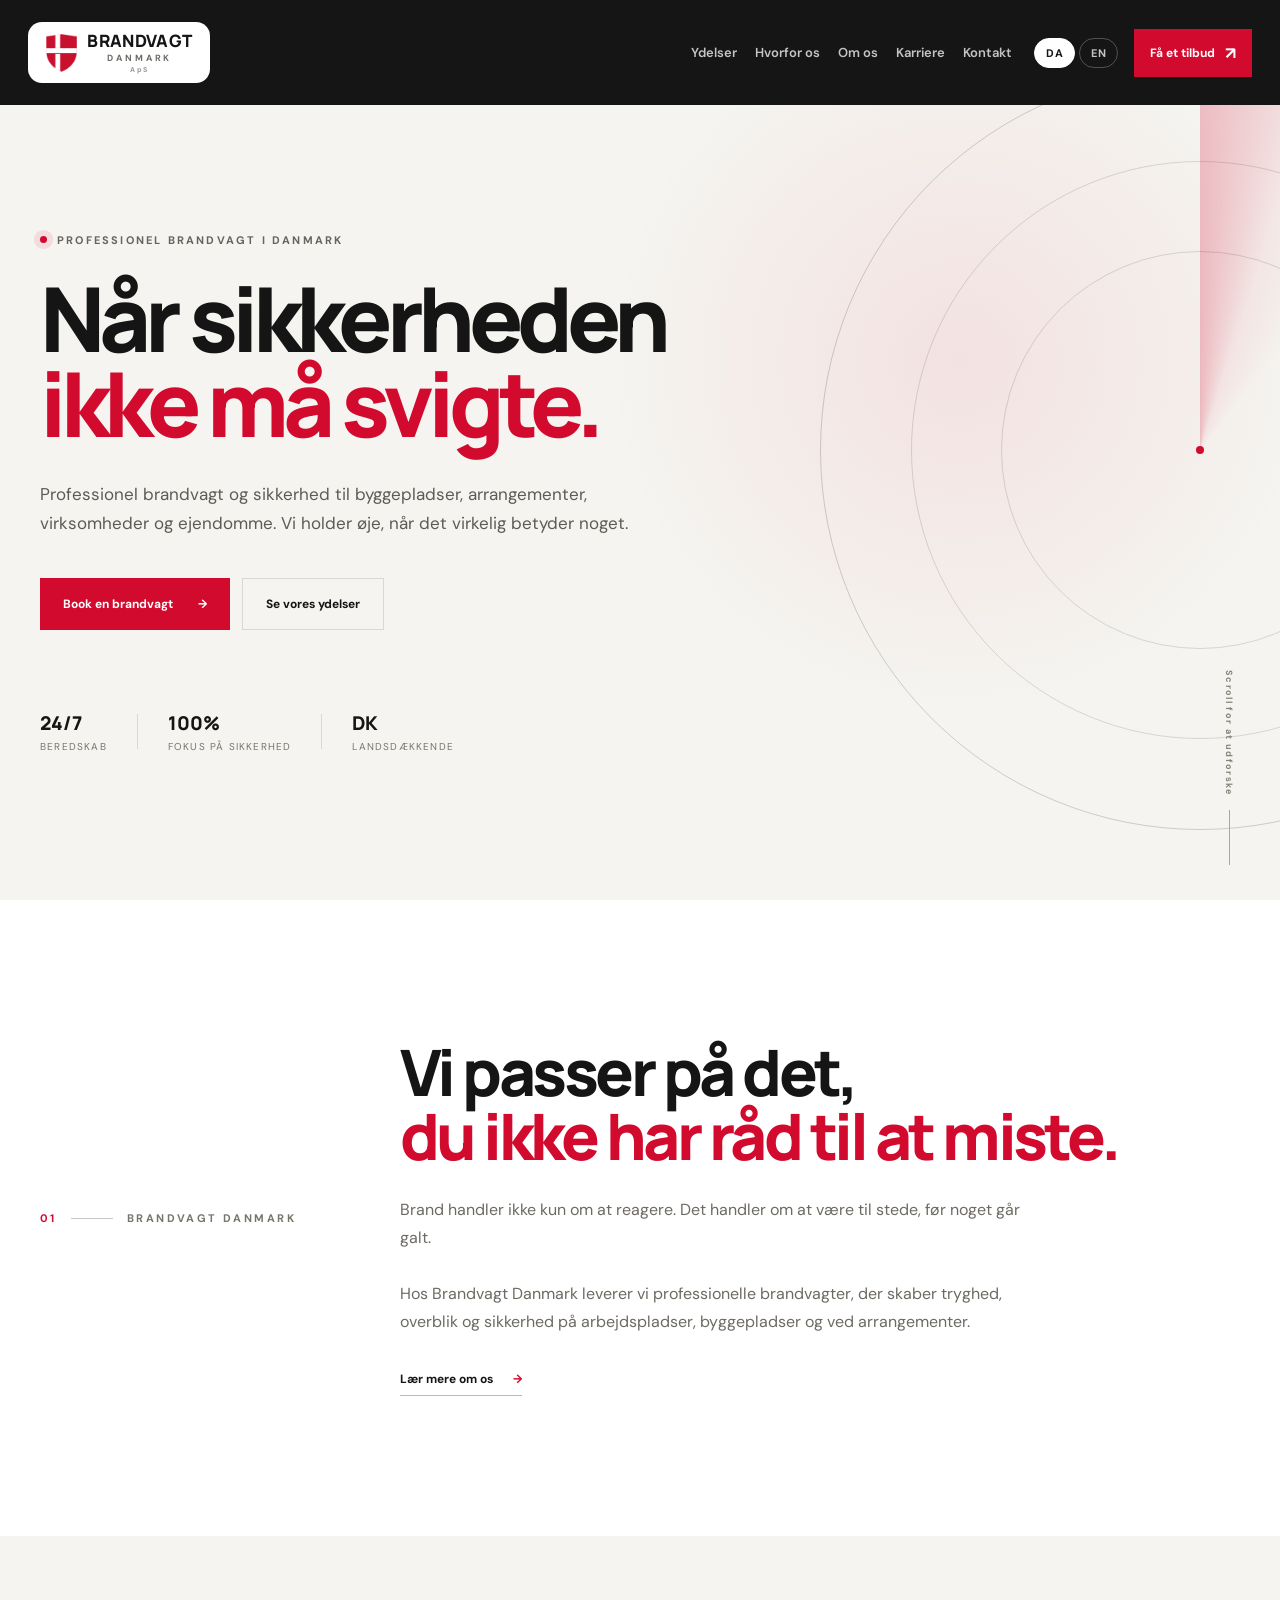
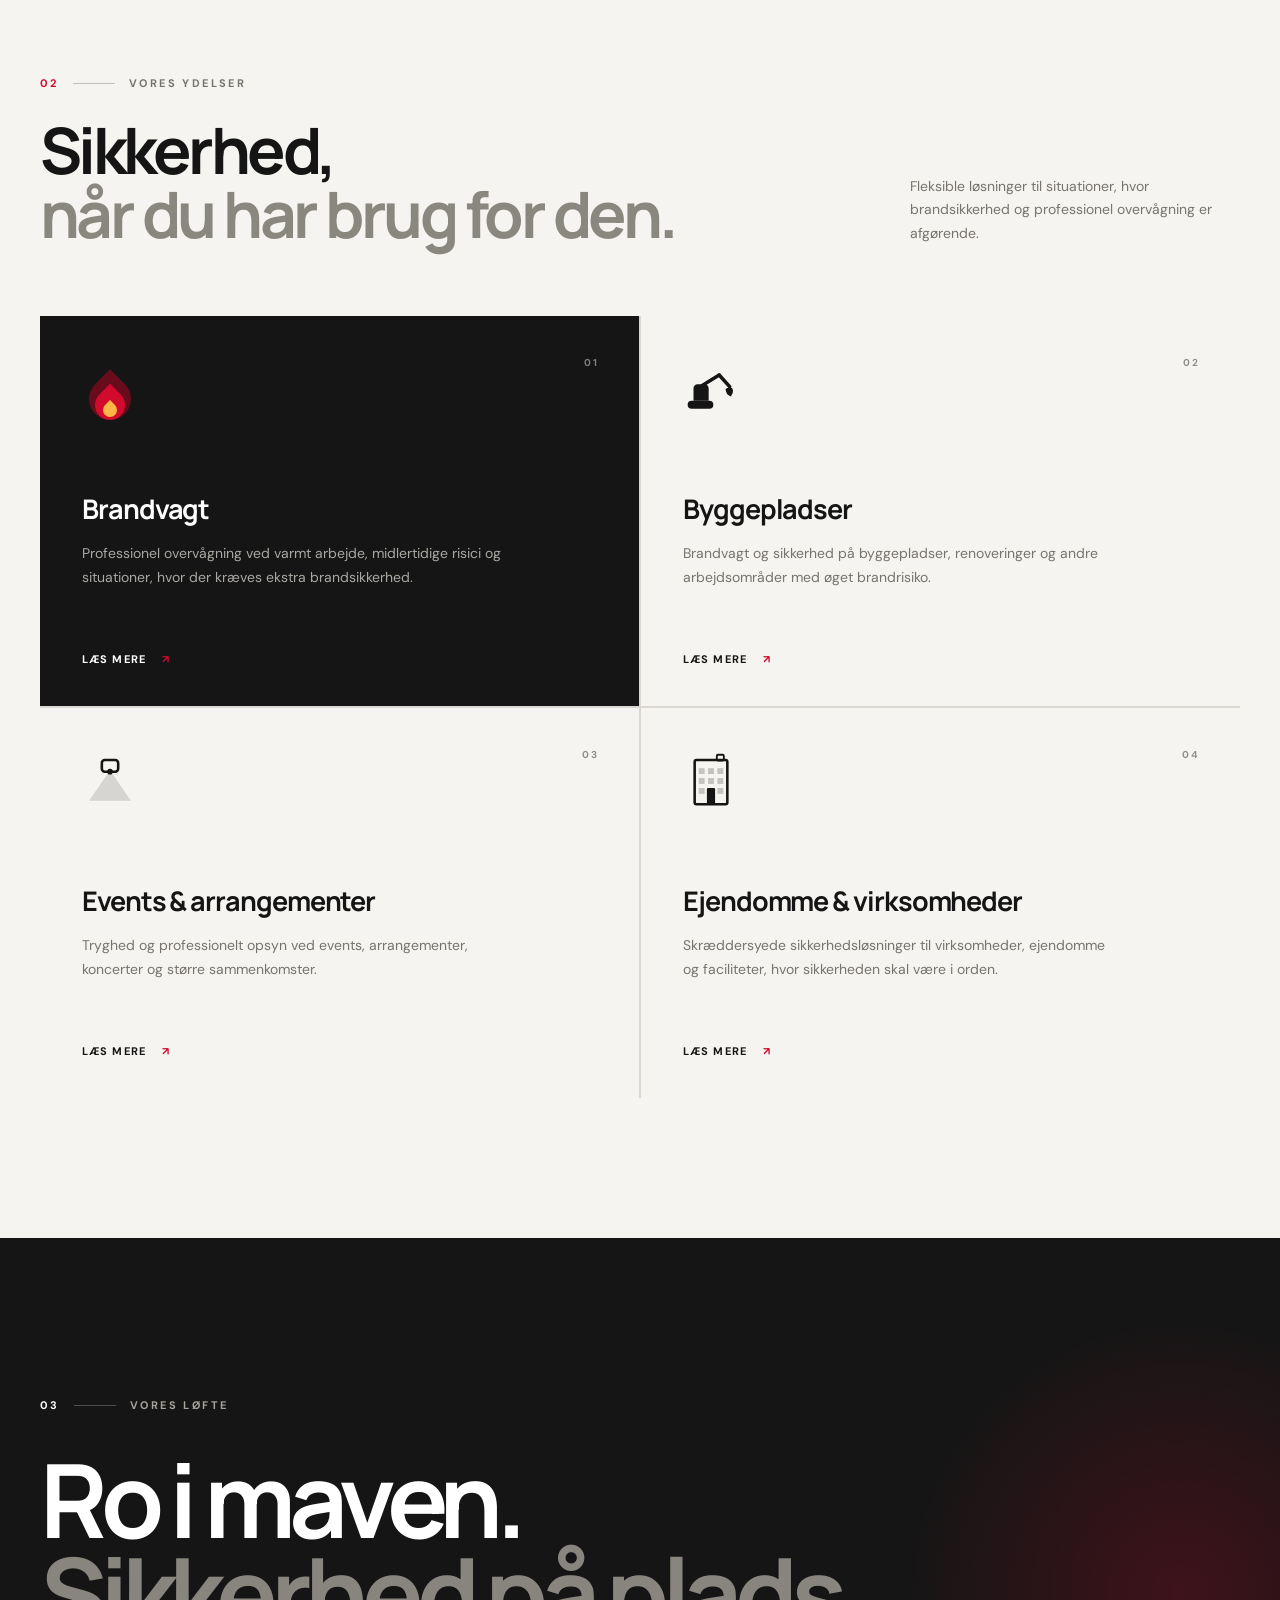
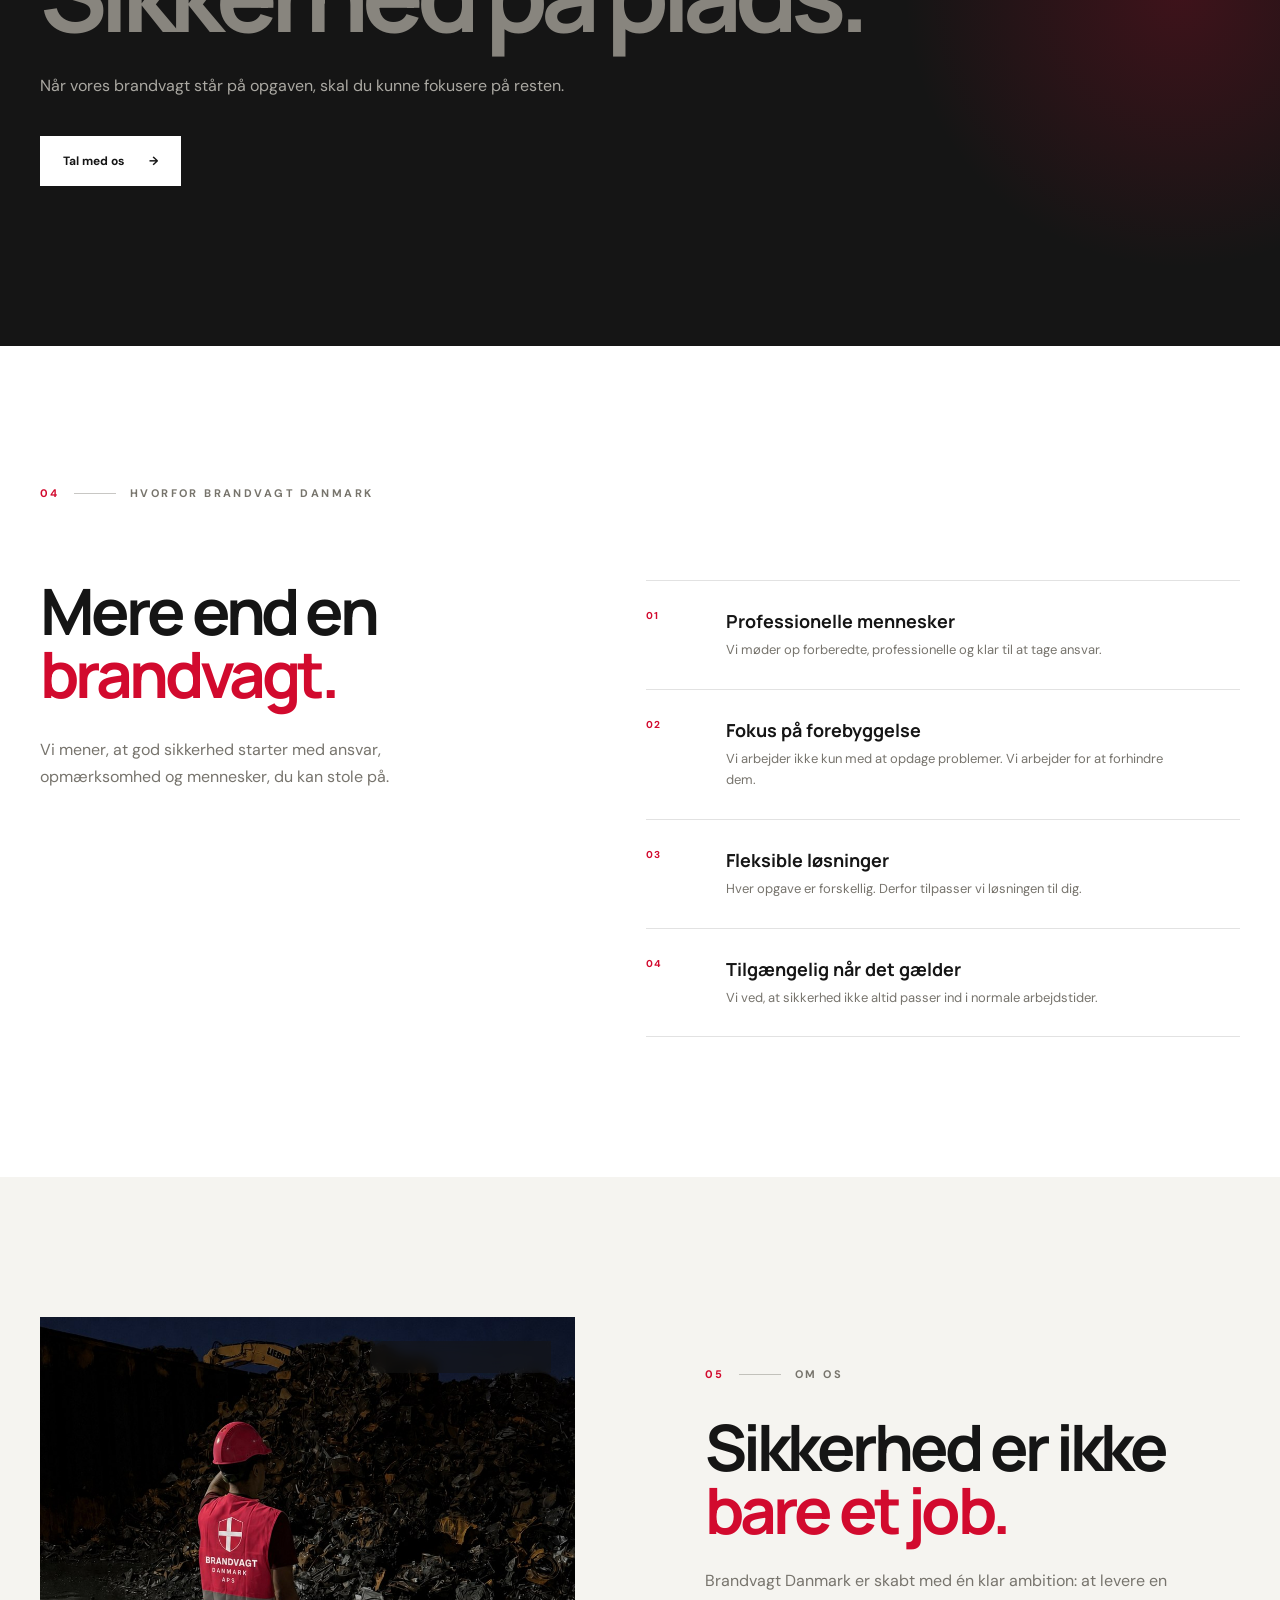
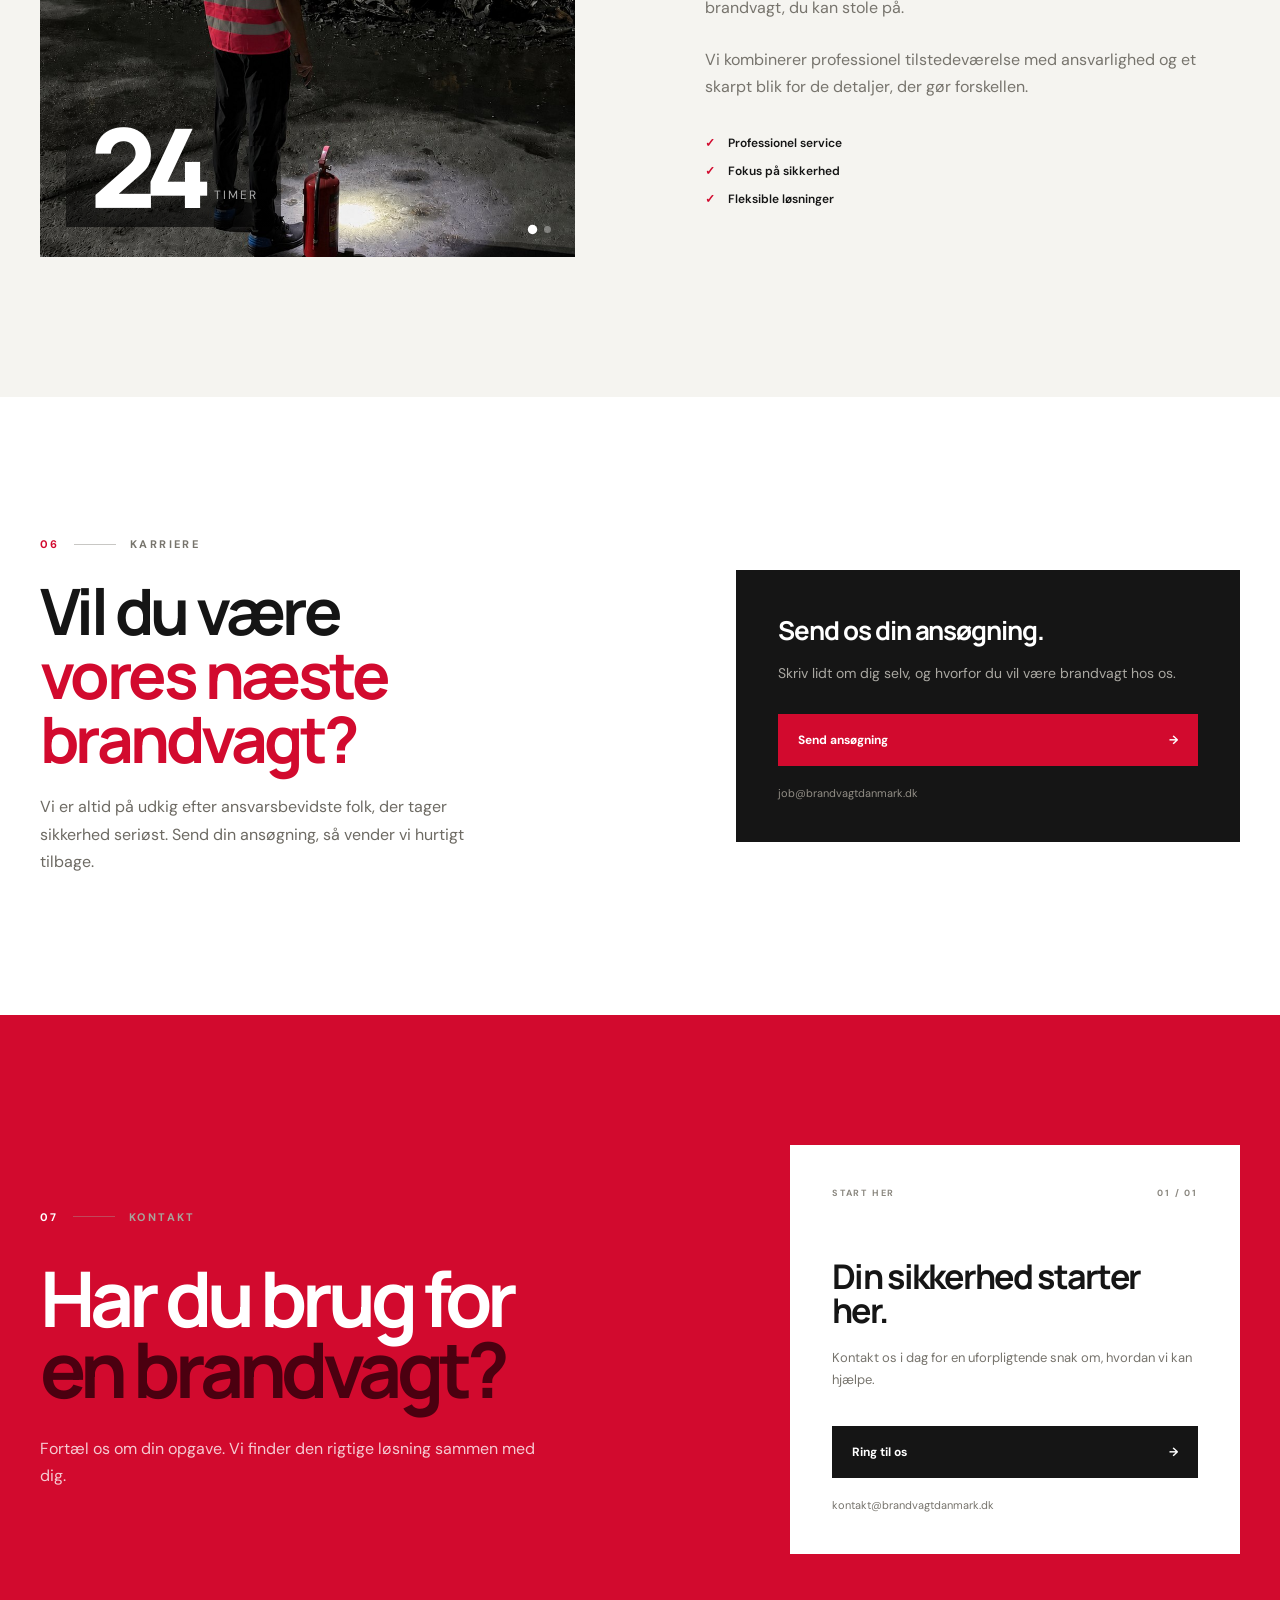
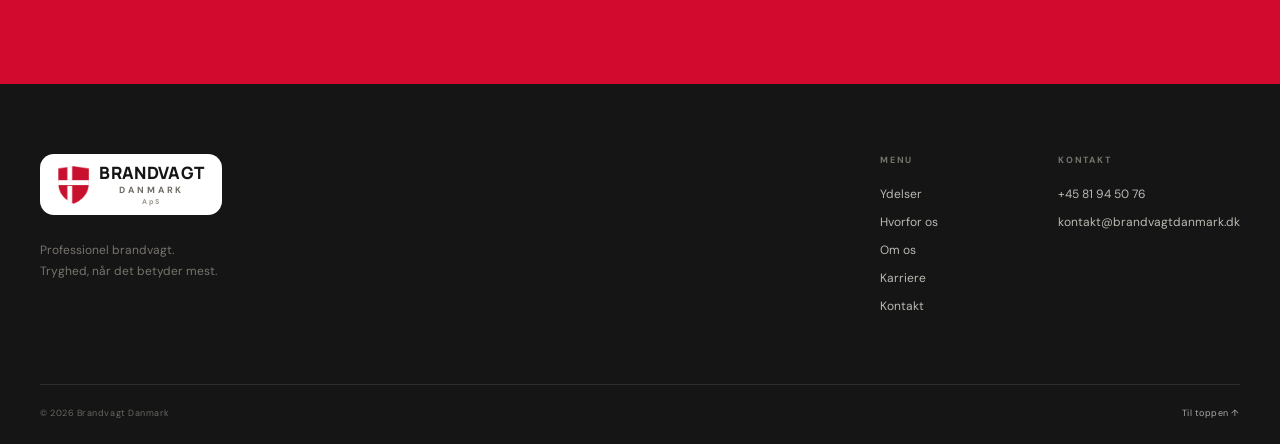
==== commit 648f2e61: "Add PNG favicon fallbacks for Safari Safari has unreliable support for SVG favicons and was showing " ====
--- a/index.html
+++ b/index.html
@@ -19,7 +19,10 @@
   <meta property="og:type" content="website" />
   <meta name="theme-color" content="#151515" />
 
+  <link rel="icon" type="image/png" sizes="32x32" href="/assets/favicon-32.png?v=1" />
+  <link rel="icon" type="image/png" sizes="16x16" href="/assets/favicon-16.png?v=1" />
   <link rel="icon" type="image/svg+xml" href="/assets/favicon.svg?v=2" />
+  <link rel="apple-touch-icon" href="/assets/apple-touch-icon.png?v=1" />
   <link rel="preconnect" href="https://fonts.googleapis.com" />
   <link rel="preconnect" href="https://fonts.gstatic.com" crossorigin />
   <link rel="stylesheet" href="/src/styles.css" />
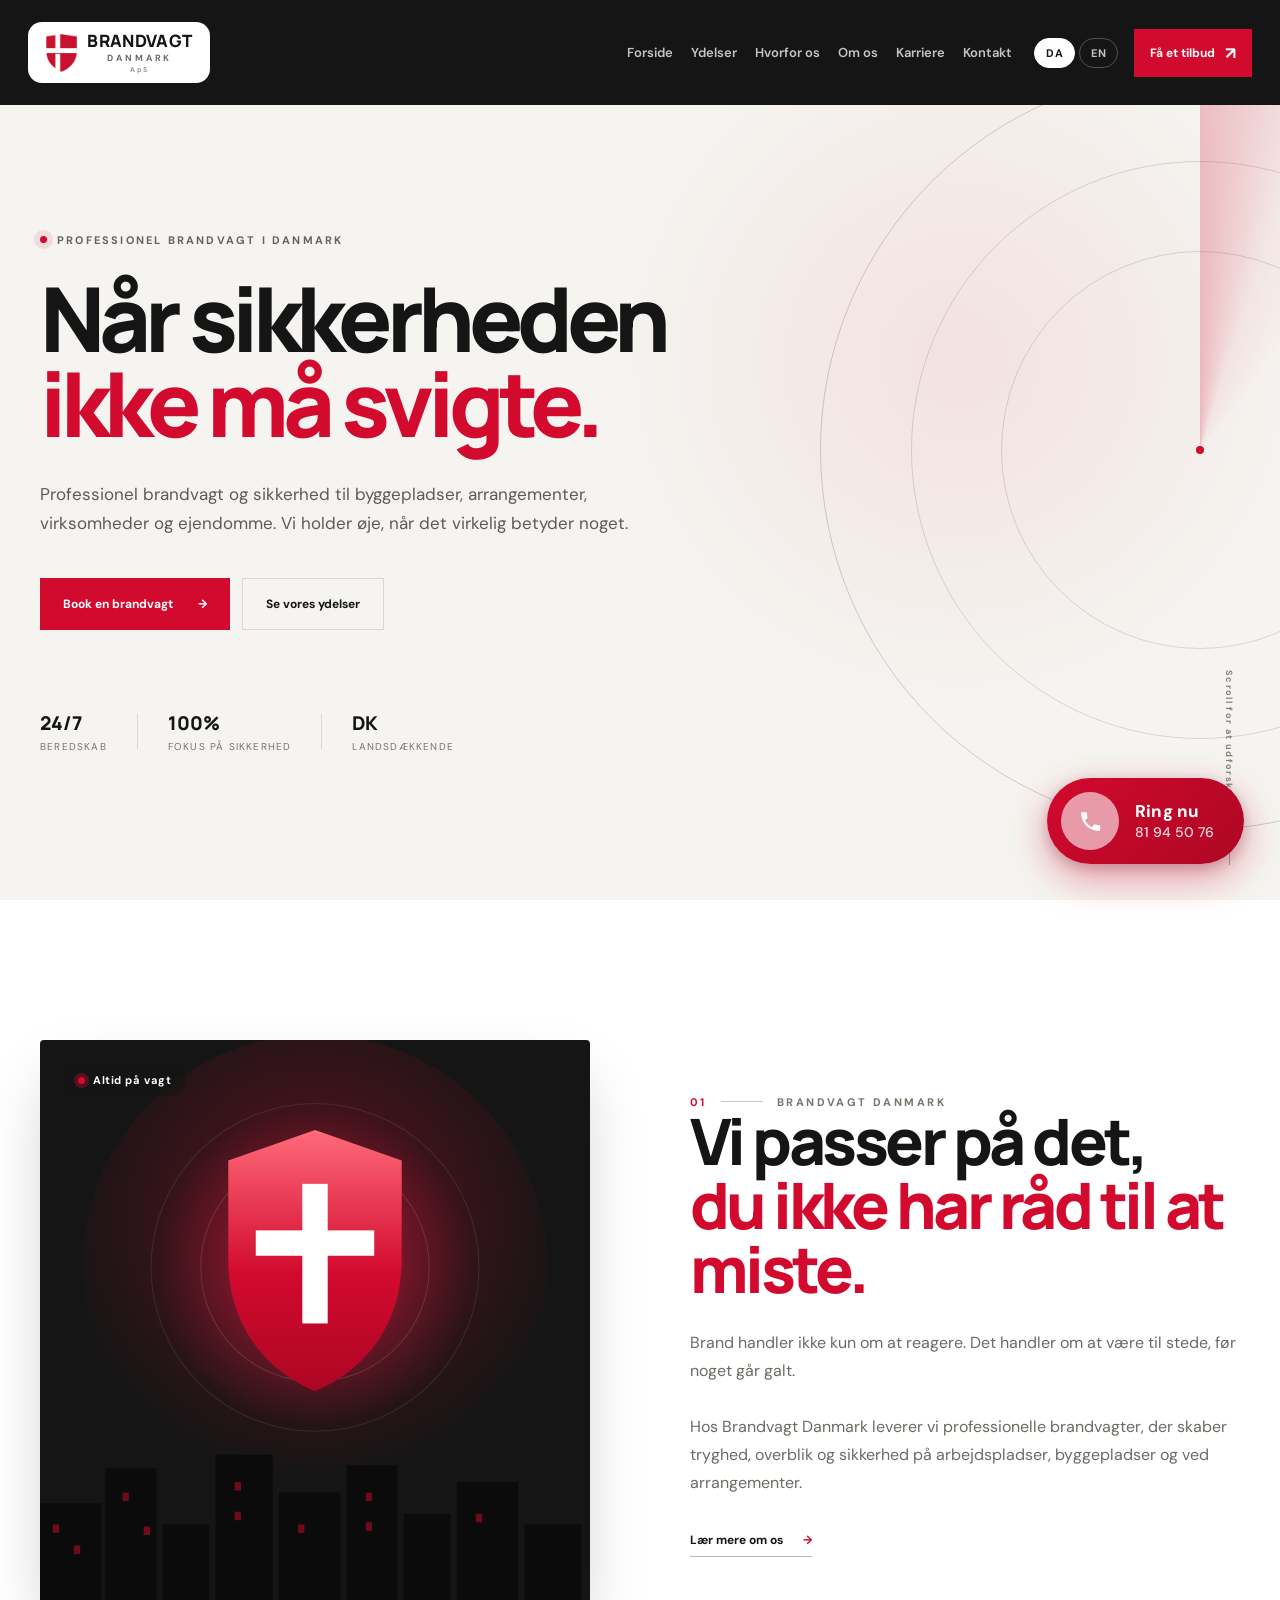
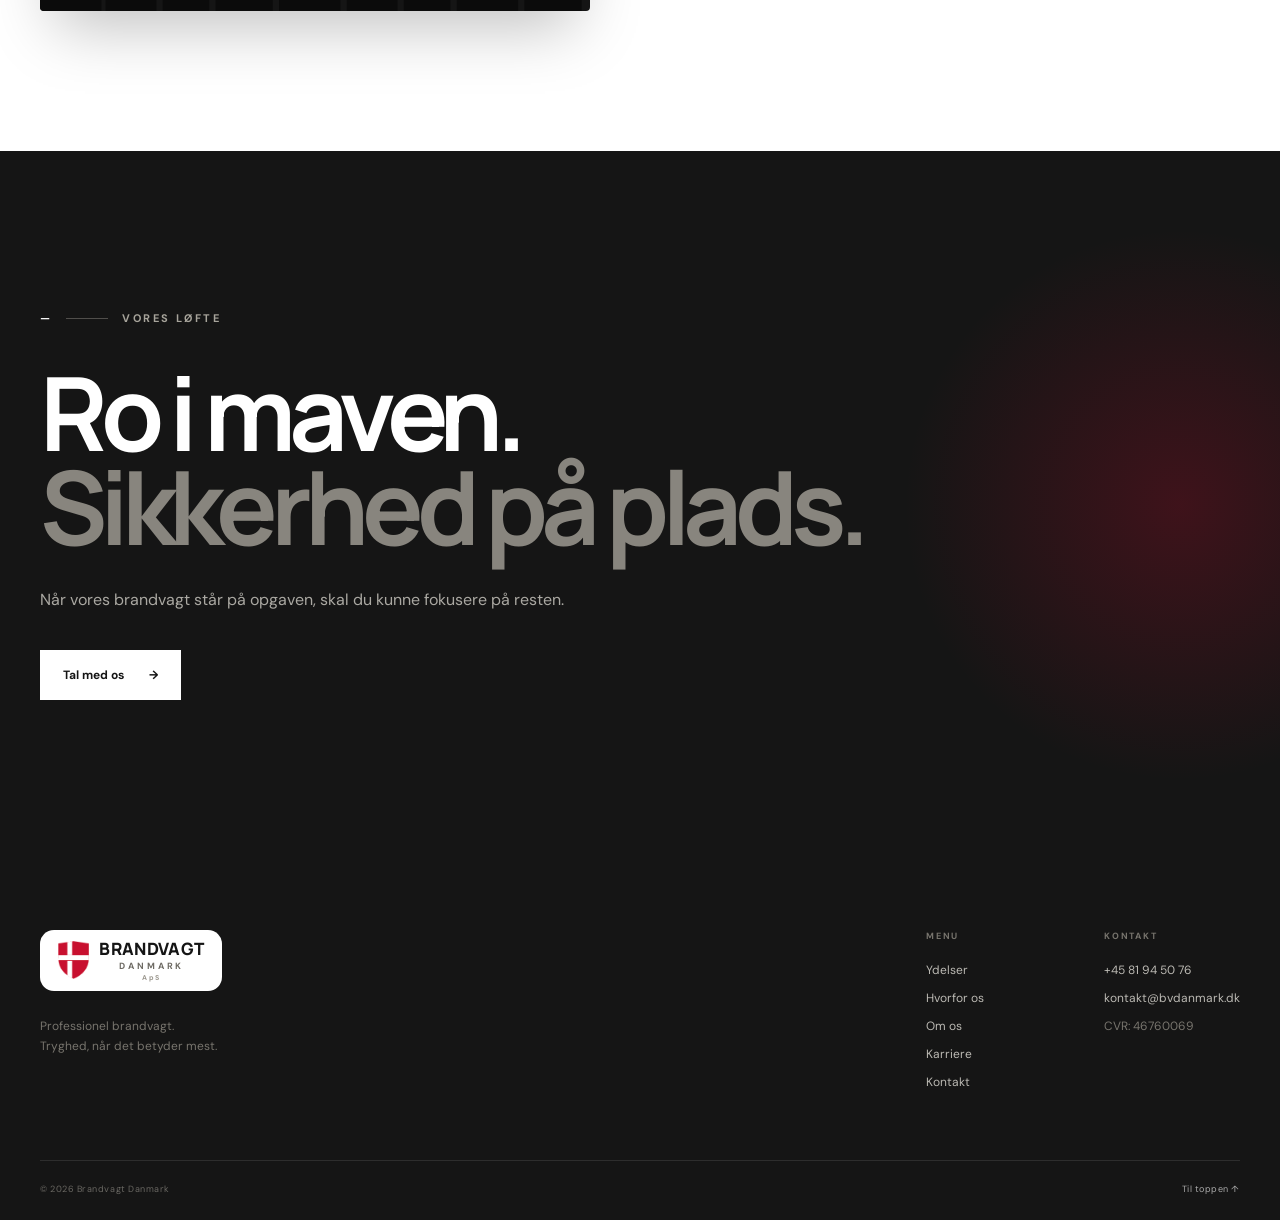
==== commit c6a1990b: "Port production SEO, tracking, email and CVR details from the Hostinger repo Merges the real busines" ====
--- a/index.html
+++ b/index.html
@@ -13,10 +13,18 @@
     content="Brandvagt Danmark – professionel brandvagt og sikkerhed i Danmark."
   />
 
+  <meta name="keywords" content="brandvagt, brandvagt Danmark, brandvagtordning, brandvagt byggeplads, brandvagt events, brandvagt pris, bygningsreglementet brandvagt" />
+  <meta name="robots" content="index, follow" />
+  <meta name="author" content="Brandvagt Danmark ApS" />
+  <link rel="canonical" href="https://bvdanmark.dk/" />
+
   <meta property="og:title" content="Brandvagt Danmark | Professionel Brandvagt" />
   <meta property="og:description" content="Brandvagt Danmark – professionel brandvagt og sikkerhed i Danmark." />
-  <meta property="og:image" content="/assets/brandvagt-logo.png" />
+  <meta property="og:image" content="https://bvdanmark.dk/assets/brandvagt-logo.png" />
+  <meta property="og:url" content="https://bvdanmark.dk/" />
+  <meta property="og:locale" content="da_DK" />
   <meta property="og:type" content="website" />
+  <meta name="twitter:card" content="summary_large_image" />
   <meta name="theme-color" content="#151515" />
 
   <link rel="icon" type="image/png" sizes="32x32" href="/assets/favicon-32.png?v=1" />
@@ -27,7 +35,65 @@
   <link rel="preconnect" href="https://fonts.gstatic.com" crossorigin />
   <link rel="stylesheet" href="/src/styles.css" />
 
-  <title>Brandvagt Danmark | Professionel Brandvagt</title>
+  <title>Brandvagt Danmark | Professionel Brandvagt i Hele Danmark</title>
+
+  <!-- Secure Privacy consent banner (CMP) -->
+  <script src="https://app.secureprivacy.ai/script/6aac17761266cf57bf0d7a5b.js"></script>
+
+  <!-- Google tag (gtag.js) -->
+  <script async src="https://www.googletagmanager.com/gtag/js?id=G-7GGMCPCW8L"></script>
+  <script>
+    window.dataLayer = window.dataLayer || [];
+    function gtag(){dataLayer.push(arguments);}
+    gtag('js', new Date());
+
+    gtag('config', 'G-7GGMCPCW8L');
+  </script>
+
+  <!-- Structured data: LocalBusiness -->
+  <script type="application/ld+json">
+  {
+    "@context": "https://schema.org",
+    "@type": "LocalBusiness",
+    "@id": "https://bvdanmark.dk/#organization",
+    "name": "Brandvagt Danmark",
+    "legalName": "Brandvagt Danmark ApS",
+    "alternateName": "BV Danmark",
+    "url": "https://bvdanmark.dk/",
+    "logo": "https://bvdanmark.dk/assets/brandvagt-logo.png",
+    "image": "https://bvdanmark.dk/assets/brandvagt-logo.png",
+    "description": "Professionel brandvagt og brandvagtordning til byggepladser, events, ejendomme og virksomheder i hele Danmark.",
+    "telephone": "+4581945076",
+    "email": "kontakt@bvdanmark.dk",
+    "vatID": "DK46760069",
+    "priceRange": "$$",
+    "address": {
+      "@type": "PostalAddress",
+      "streetAddress": "Bindeledet 19",
+      "postalCode": "2880",
+      "addressLocality": "København",
+      "addressCountry": "DK"
+    },
+    "areaServed": {
+      "@type": "Country",
+      "name": "Denmark"
+    },
+    "aggregateRating": {
+      "@type": "AggregateRating",
+      "ratingValue": "5.0",
+      "reviewCount": "2"
+    },
+    "openingHoursSpecification": {
+      "@type": "OpeningHoursSpecification",
+      "dayOfWeek": [
+        "Monday","Tuesday","Wednesday","Thursday","Friday","Saturday","Sunday"
+      ],
+      "opens": "00:00",
+      "closes": "23:59"
+    },
+    "sameAs": []
+  }
+  </script>
 </head>
 
 <body>
--- a/src/styles.css
+++ b/src/styles.css
@@ -298,6 +298,162 @@
 
 
 /* =========================
+   CALL FAB
+========================= */
+
+.call-fab {
+  position: fixed;
+  right: 36px;
+  bottom: 36px;
+  z-index: 900;
+  display: flex;
+  align-items: center;
+  gap: 16px;
+  padding: 14px 30px 14px 14px;
+  border-radius: 100px;
+  background: linear-gradient(135deg, var(--red), var(--red-dark));
+  color: white;
+  text-decoration: none;
+  box-shadow: 0 14px 38px rgba(210, 10, 46, 0.4), 0 4px 14px rgba(0, 0, 0, 0.2);
+  transition: transform 0.4s cubic-bezier(0.34, 1.56, 0.64, 1), box-shadow 0.4s ease;
+  animation: call-fab-intro 0.7s cubic-bezier(0.34, 1.56, 0.64, 1) 0.4s both;
+}
+
+@keyframes call-fab-intro {
+  0% { transform: scale(0.4) translateY(30px); opacity: 0; }
+  100% { transform: scale(1) translateY(0); opacity: 1; }
+}
+
+.call-fab:hover,
+.call-fab:focus-visible {
+  transform: translateY(-4px) scale(1.04);
+  box-shadow: 0 20px 48px rgba(210, 10, 46, 0.5), 0 8px 20px rgba(0, 0, 0, 0.25);
+}
+
+.call-fab:active {
+  transform: translateY(-1px) scale(0.98);
+}
+
+.call-fab-ping {
+  position: absolute;
+  left: 14px;
+  top: 50%;
+  width: 58px;
+  height: 58px;
+  transform: translateY(-50%);
+  border-radius: 50%;
+  background: rgba(255, 255, 255, 0.5);
+  animation: call-fab-ping 2.6s ease-out infinite;
+  pointer-events: none;
+}
+
+@keyframes call-fab-ping {
+  0% { transform: translateY(-50%) scale(0.7); opacity: 0.55; }
+  70% { transform: translateY(-50%) scale(1.55); opacity: 0; }
+  100% { transform: translateY(-50%) scale(1.55); opacity: 0; }
+}
+
+.call-fab-icon {
+  position: relative;
+  width: 58px;
+  height: 58px;
+  border-radius: 50%;
+  background: rgba(255, 255, 255, 0.18);
+  display: flex;
+  align-items: center;
+  justify-content: center;
+  flex-shrink: 0;
+}
+
+.call-fab-icon svg {
+  width: 25px;
+  height: 25px;
+  transform-origin: center;
+}
+
+.call-fab:hover .call-fab-icon svg {
+  animation: call-fab-ring 0.5s ease;
+}
+
+@keyframes call-fab-ring {
+  0%, 100% { transform: rotate(0deg); }
+  20% { transform: rotate(-18deg); }
+  40% { transform: rotate(16deg); }
+  60% { transform: rotate(-12deg); }
+  80% { transform: rotate(8deg); }
+}
+
+.call-fab-text {
+  display: flex;
+  flex-direction: column;
+  line-height: 1.2;
+  white-space: nowrap;
+}
+
+.call-fab-label {
+  font-size: 17px;
+  font-weight: 800;
+  letter-spacing: 0.01em;
+}
+
+.call-fab-number {
+  font-size: 14px;
+  font-weight: 500;
+  color: rgba(255, 255, 255, 0.85);
+  max-height: 22px;
+  opacity: 1;
+  margin-top: 2px;
+  overflow: hidden;
+}
+
+@media (prefers-reduced-motion: reduce) {
+  .call-fab {
+    animation: none;
+  }
+
+  .call-fab-ping {
+    animation: none;
+    opacity: 0;
+  }
+
+  .call-fab:hover .call-fab-icon svg {
+    animation: none;
+  }
+}
+
+@media (max-width: 640px) {
+  .call-fab {
+    right: 18px;
+    bottom: 22px;
+    padding: 11px 22px 11px 11px;
+    gap: 12px;
+  }
+
+  .call-fab-ping,
+  .call-fab-icon {
+    width: 50px;
+    height: 50px;
+  }
+
+  .call-fab-icon svg {
+    width: 21px;
+    height: 21px;
+  }
+
+  .call-fab-label {
+    font-size: 15px;
+  }
+
+  .call-fab-number {
+    font-size: 12px;
+    max-height: 20px;
+    opacity: 1;
+    margin-top: 2px;
+  }
+}
+
+
+/* =========================
    HERO
 ========================= */
 
@@ -401,7 +557,7 @@
   inset: 0;
   border-radius: 50%;
   overflow: hidden;
-  animation: radar-sweep-spin 4s linear infinite;
+  animation: radar-sweep-spin 5.5s linear infinite;
 }
 
 .radar-sweep::before {
@@ -429,8 +585,8 @@
   height: 46px;
   margin: -23px 0 0 -23px;
   opacity: 0;
-  animation: fire-detect-cycle 4s ease-in-out infinite;
-  animation-delay: -1.026s;
+  animation: fire-detect-cycle 5.5s ease-in-out infinite;
+  animation-delay: -1.411s;
 }
 
 .fire-aim-icon {
@@ -459,8 +615,8 @@
   width: 10px;
   height: 10px;
   border: 1.5px solid var(--red);
-  animation: fire-lock 4s ease-in-out infinite;
-  animation-delay: -1.026s;
+  animation: fire-lock 5.5s ease-in-out infinite;
+  animation-delay: -1.411s;
 }
 
 .fire-corner.tl { top: 0; left: 0; border-right: 0; border-bottom: 0; }
@@ -641,8 +797,120 @@
 
 .intro-grid {
   display: grid;
-  grid-template-columns: 280px 1fr;
-  gap: 80px;
+  grid-template-columns: 1fr 1fr;
+  gap: 100px;
+  align-items: center;
+}
+
+.intro-visual {
+  position: relative;
+  border-radius: 4px;
+  overflow: hidden;
+  box-shadow: 0 30px 60px -15px rgba(0, 0, 0, 0.25);
+}
+
+.intro-visual svg {
+  display: block;
+  width: 100%;
+  height: auto;
+}
+
+.intro-heartbeat {
+  transform-box: fill-box;
+  transform-origin: center;
+  mix-blend-mode: screen;
+  animation: heartbeat-ping 2.4s ease-out infinite;
+}
+
+@keyframes heartbeat-ping {
+  0%   { transform: scale(0.5); opacity: 0; }
+  35%  { transform: scale(1.2); opacity: 0.8; }
+  100% { transform: scale(2.1); opacity: 0; }
+}
+
+@media (prefers-reduced-motion: reduce) {
+  .intro-heartbeat {
+    animation: none;
+  }
+}
+
+.intro-ring {
+  animation: intro-ring-pulse 6s ease-in-out infinite;
+  transform-box: fill-box;
+  transform-origin: center;
+}
+
+.intro-ring:nth-of-type(2) {
+  animation-delay: 1.2s;
+}
+
+@keyframes intro-ring-pulse {
+  0%, 100% { opacity: 1; }
+  50% { opacity: 0.45; }
+}
+
+.intro-windows rect {
+  animation: intro-window-pulse 2.6s ease-in-out infinite;
+  opacity: 0.5;
+  transform-box: fill-box;
+  transform-origin: center;
+}
+
+.intro-windows rect:nth-child(2n) {
+  animation-delay: 0.6s;
+}
+
+.intro-windows rect:nth-child(3n) {
+  animation-delay: 1.3s;
+}
+
+.intro-windows rect:nth-child(4n) {
+  animation-delay: 1.9s;
+}
+
+@keyframes intro-window-pulse {
+  0%, 100% { opacity: 0.35; transform: scale(0.75); }
+  50% { opacity: 1; transform: scale(1.5); }
+}
+
+.intro-visual-badge {
+  position: absolute;
+  z-index: 2;
+  top: 24px;
+  left: 24px;
+  display: flex;
+  align-items: center;
+  gap: 8px;
+  background: rgba(21, 21, 21, 0.55);
+  backdrop-filter: blur(6px);
+  color: white;
+  font-size: 11px;
+  font-weight: 700;
+  letter-spacing: 0.05em;
+  padding: 9px 14px;
+  border-radius: 100px;
+}
+
+.intro-visual-dot {
+  width: 7px;
+  height: 7px;
+  border-radius: 50%;
+  background: var(--red);
+  box-shadow: 0 0 0 4px rgba(210, 10, 46, 0.35);
+  animation: intro-badge-blink 1.6s ease-in-out infinite;
+}
+
+@keyframes intro-badge-blink {
+  0%, 100% { opacity: 1; }
+  50% { opacity: 0.3; }
+}
+
+@media (prefers-reduced-motion: reduce) {
+  .intro-ring,
+  .intro-windows rect,
+  .intro-visual-dot {
+    animation: none;
+  }
 }
 
 .intro-content {
@@ -1000,137 +1268,42 @@
   background: white;
 }
 
-.why-grid {
-  display: grid;
-  grid-template-columns: 0.9fr 1.1fr;
-  gap: 120px;
-  margin-top: 80px;
-}
-
-.why-title h2 {
-  font-family: "Manrope", sans-serif;
-  font-size: clamp(45px, 5vw, 70px);
-  line-height: 0.98;
-  letter-spacing: -0.06em;
-}
-
-.why-title h2 span {
+/* =========================
+   SHARED SHIELD ILLUSTRATIONS
+   (Why us / About / Career / Contact)
+========================= */
+
+.gfx-visual {
+  position: relative;
+  border-radius: 4px;
+  overflow: hidden;
+  box-shadow: 0 30px 60px -15px rgba(0, 0, 0, 0.25);
+}
+
+.gfx-visual svg {
   display: block;
-  color: var(--red);
-}
-
-.why-title p {
-  max-width: 430px;
-  color: #77746d;
-  line-height: 1.7;
-  margin-top: 30px;
-}
-
-.benefit {
-  display: grid;
-  grid-template-columns: 55px 1fr;
-  gap: 25px;
-  padding: 28px 0;
-  border-top: 1px solid var(--border);
-}
-
-.benefit:last-child {
-  border-bottom: 1px solid var(--border);
-}
-
-.benefit-icon {
-  font-size: 10px;
-  font-weight: 700;
-  color: var(--red);
-  letter-spacing: 0.1em;
-}
-
-.benefit h3 {
-  font-family: "Manrope", sans-serif;
-  font-size: 18px;
-}
-
-.benefit p {
-  color: #77746d;
-  font-size: 13px;
-  line-height: 1.6;
-  max-width: 450px;
-  margin-top: 7px;
-}
-
-
-/* =========================
-   ABOUT
-========================= */
-
-.about {
-  background: #f5f4f0;
-}
-
-.about-grid {
-  display: grid;
-  grid-template-columns: 1fr 1fr;
-  gap: 130px;
-  align-items: center;
-}
-
-.about-visual {
-  height: 540px;
-  position: relative;
-  background: var(--black);
-  overflow: hidden;
-}
-
-.about-box {
-  position: absolute;
-  left: 50px;
-  bottom: 50px;
-  z-index: 2;
-  color: white;
-  display: flex;
-  align-items: end;
-  gap: 10px;
-}
-
-.large-number {
-  font-family: "Manrope", sans-serif;
-  font-size: 110px;
-  font-weight: 800;
-  line-height: 0.75;
-  letter-spacing: -0.08em;
-}
-
-.number-label {
-  color: #aaa;
-  font-size: 12px;
-  margin-bottom: 4px;
-  text-transform: uppercase;
-  letter-spacing: 0.15em;
-}
-
-.about-photo {
-  position: absolute;
-  inset: 0;
   width: 100%;
-  height: 100%;
-  object-fit: cover;
-  object-position: center 30%;
-  opacity: 0;
-  transform: scale(1);
-  transition: opacity 1.2s ease, transform 5.2s ease;
-}
-
-.about-photo.is-active {
-  opacity: 1;
-  transform: scale(1.06);
-  z-index: 1;
-}
-
-.about-caption {
+  height: auto;
+}
+
+.gfx-ring {
+  animation: intro-ring-pulse 6s ease-in-out infinite;
+  transform-box: fill-box;
+  transform-origin: center;
+}
+
+.gfx-ring:nth-of-type(2) {
+  animation-delay: 1.2s;
+}
+
+.gfx-badge {
   position: absolute;
   z-index: 2;
   top: 24px;
-  right: 24px;
+  left: 24px;
+  display: flex;
+  align-items: center;
+  gap: 8px;
   background: rgba(21, 21, 21, 0.55);
   backdrop-filter: blur(6px);
   color: white;
@@ -1139,38 +1312,186 @@
   letter-spacing: 0.05em;
   padding: 9px 14px;
   border-radius: 100px;
-  transition: opacity 0.3s ease;
-}
-
-.about-dots {
-  position: absolute;
-  z-index: 2;
-  right: 24px;
-  bottom: 24px;
-  display: flex;
-  gap: 8px;
-}
-
-.about-dot {
+}
+
+.gfx-badge-dot {
   width: 7px;
   height: 7px;
   border-radius: 50%;
-  background: rgba(255, 255, 255, 0.35);
-  cursor: pointer;
-  transition: background 0.3s ease, transform 0.3s ease;
-}
-
-.about-dot.is-active {
-  background: #fff;
-  transform: scale(1.35);
-}
-
-.about-box::before {
-  content: "";
-  position: absolute;
-  inset: -20px -24px;
-  z-index: -1;
-  background: linear-gradient(0deg, rgba(0, 0, 0, 0.65), transparent);
+  background: var(--red);
+  box-shadow: 0 0 0 4px rgba(210, 10, 46, 0.35);
+  animation: intro-badge-blink 1.6s ease-in-out infinite;
+}
+
+.check-mark {
+  stroke-dasharray: 32;
+  stroke-dashoffset: 32;
+  animation: check-draw 3s ease-in-out infinite;
+}
+
+@keyframes check-draw {
+  0%   { stroke-dashoffset: 32; }
+  18%  { stroke-dashoffset: 0; }
+  75%  { stroke-dashoffset: 0; }
+  100% { stroke-dashoffset: 32; }
+}
+
+.seal-shine {
+  animation: seal-shine-sweep 4s ease-in-out infinite;
+}
+
+@keyframes seal-shine-sweep {
+  0% { transform: translateX(0); }
+  18% { transform: translateX(650px); }
+  100% { transform: translateX(650px); }
+}
+
+.rocket-flame {
+  transform-box: fill-box;
+  transform-origin: top center;
+  animation: rocket-flame-flicker 0.5s ease-in-out infinite alternate;
+}
+
+@keyframes rocket-flame-flicker {
+  0% { transform: scaleY(0.85) scaleX(0.95); opacity: 0.85; }
+  100% { transform: scaleY(1.15) scaleX(1.05); opacity: 1; }
+}
+
+.rocket-spark {
+  animation: rocket-spark-rise 2s ease-out infinite;
+}
+
+@keyframes rocket-spark-rise {
+  0% { transform: translateY(0); opacity: 0; }
+  15% { opacity: 1; }
+  100% { transform: translateY(-190px); opacity: 0; }
+}
+
+.contact-arc {
+  animation: contact-arc-ripple 2.4s ease-in-out infinite;
+  stroke-opacity: 0.15;
+}
+
+@keyframes contact-arc-ripple {
+  0%, 100% { stroke-opacity: 0.15; }
+  50% { stroke-opacity: 0.6; }
+}
+
+.phone-ring {
+  transform-box: fill-box;
+  transform-origin: center;
+  animation: phone-ring-wiggle 3s ease-in-out infinite;
+}
+
+@keyframes phone-ring-wiggle {
+  0%, 22%, 100% { transform: rotate(0deg); }
+  4%  { transform: rotate(-18deg); }
+  8%  { transform: rotate(14deg); }
+  12% { transform: rotate(-11deg); }
+  16% { transform: rotate(8deg); }
+  20% { transform: rotate(-4deg); }
+}
+
+@media (prefers-reduced-motion: reduce) {
+  .gfx-ring,
+  .gfx-badge-dot,
+  .seal-shine,
+  .rocket-flame,
+  .rocket-spark,
+  .contact-arc,
+  .phone-ring {
+    animation: none;
+  }
+
+  .check-mark {
+    animation: none;
+    stroke-dashoffset: 0;
+  }
+}
+
+.why-grid {
+  display: grid;
+  grid-template-columns: 1fr 1fr;
+  gap: 100px;
+  margin-top: 80px;
+  align-items: start;
+}
+
+.why-body {
+  display: flex;
+  flex-direction: column;
+  gap: 50px;
+}
+
+.why-title h2 {
+  font-family: "Manrope", sans-serif;
+  font-size: clamp(45px, 5vw, 70px);
+  line-height: 0.98;
+  letter-spacing: -0.06em;
+}
+
+.why-title h2 span {
+  display: block;
+  color: var(--red);
+}
+
+.why-title p {
+  max-width: 430px;
+  color: #77746d;
+  line-height: 1.7;
+  margin-top: 30px;
+}
+
+.benefit {
+  display: grid;
+  grid-template-columns: 55px 1fr;
+  gap: 25px;
+  padding: 28px 0;
+  border-top: 1px solid var(--border);
+}
+
+.benefit:last-child {
+  border-bottom: 1px solid var(--border);
+}
+
+.benefit-icon {
+  font-size: 10px;
+  font-weight: 700;
+  color: var(--red);
+  letter-spacing: 0.1em;
+}
+
+.benefit h3 {
+  font-family: "Manrope", sans-serif;
+  font-size: 18px;
+}
+
+.benefit p {
+  color: #77746d;
+  font-size: 13px;
+  line-height: 1.6;
+  max-width: 450px;
+  margin-top: 7px;
+}
+
+
+/* =========================
+   ABOUT
+========================= */
+
+.about {
+  background: #f5f4f0;
+}
+
+.about-grid {
+  display: grid;
+  grid-template-columns: 1fr 1fr;
+  gap: 100px;
+  align-items: center;
+}
+
+.about-content {
+  max-width: 720px;
 }
 
 .about-content h2 {
@@ -1220,9 +1541,15 @@
 
 .career-inner {
   display: grid;
-  grid-template-columns: 1.1fr 0.9fr;
-  gap: 80px;
-  align-items: center;
+  grid-template-columns: 1fr 1fr;
+  gap: 90px;
+  align-items: start;
+}
+
+.career-body {
+  display: flex;
+  flex-direction: column;
+  gap: 40px;
 }
 
 .career-copy h2 {
@@ -1298,9 +1625,15 @@
 
 .contact-inner {
   display: grid;
-  grid-template-columns: 1fr 450px;
-  gap: 100px;
-  align-items: center;
+  grid-template-columns: 1fr 1fr;
+  gap: 90px;
+  align-items: start;
+}
+
+.contact-body {
+  display: flex;
+  flex-direction: column;
+  gap: 40px;
 }
 
 .contact-copy h2 {
@@ -1429,6 +1762,14 @@
   color: white;
 }
 
+.footer-links .footer-cvr {
+  font-size: 12px;
+  color: #77746d;
+  letter-spacing: normal;
+  font-weight: 400;
+  margin-bottom: 0;
+}
+
 .footer-bottom {
   border-top: 1px solid rgba(255,255,255,0.1);
   padding-top: 22px;
@@ -1472,11 +1813,11 @@
   .fire-contact {
     top: 39%;
     left: 62%;
-    animation-delay: 0.113s;
+    animation-delay: 0.155s;
   }
 
   .fire-contact .fire-corner {
-    animation-delay: 0.113s;
+    animation-delay: 0.155s;
   }
 
   .menu-button {
@@ -1568,11 +1909,7 @@
 
   .about-grid {
     grid-template-columns: 1fr;
-    gap: 60px;
-  }
-
-  .about-visual {
-    height: 430px;
+    gap: 50px;
   }
 
   .career-inner {
@@ -1661,14 +1998,6 @@
 
   .statement h2 {
     font-size: 56px;
-  }
-
-  .about-visual {
-    height: 350px;
-  }
-
-  .large-number {
-    font-size: 80px;
   }
 
   .about-circle {
